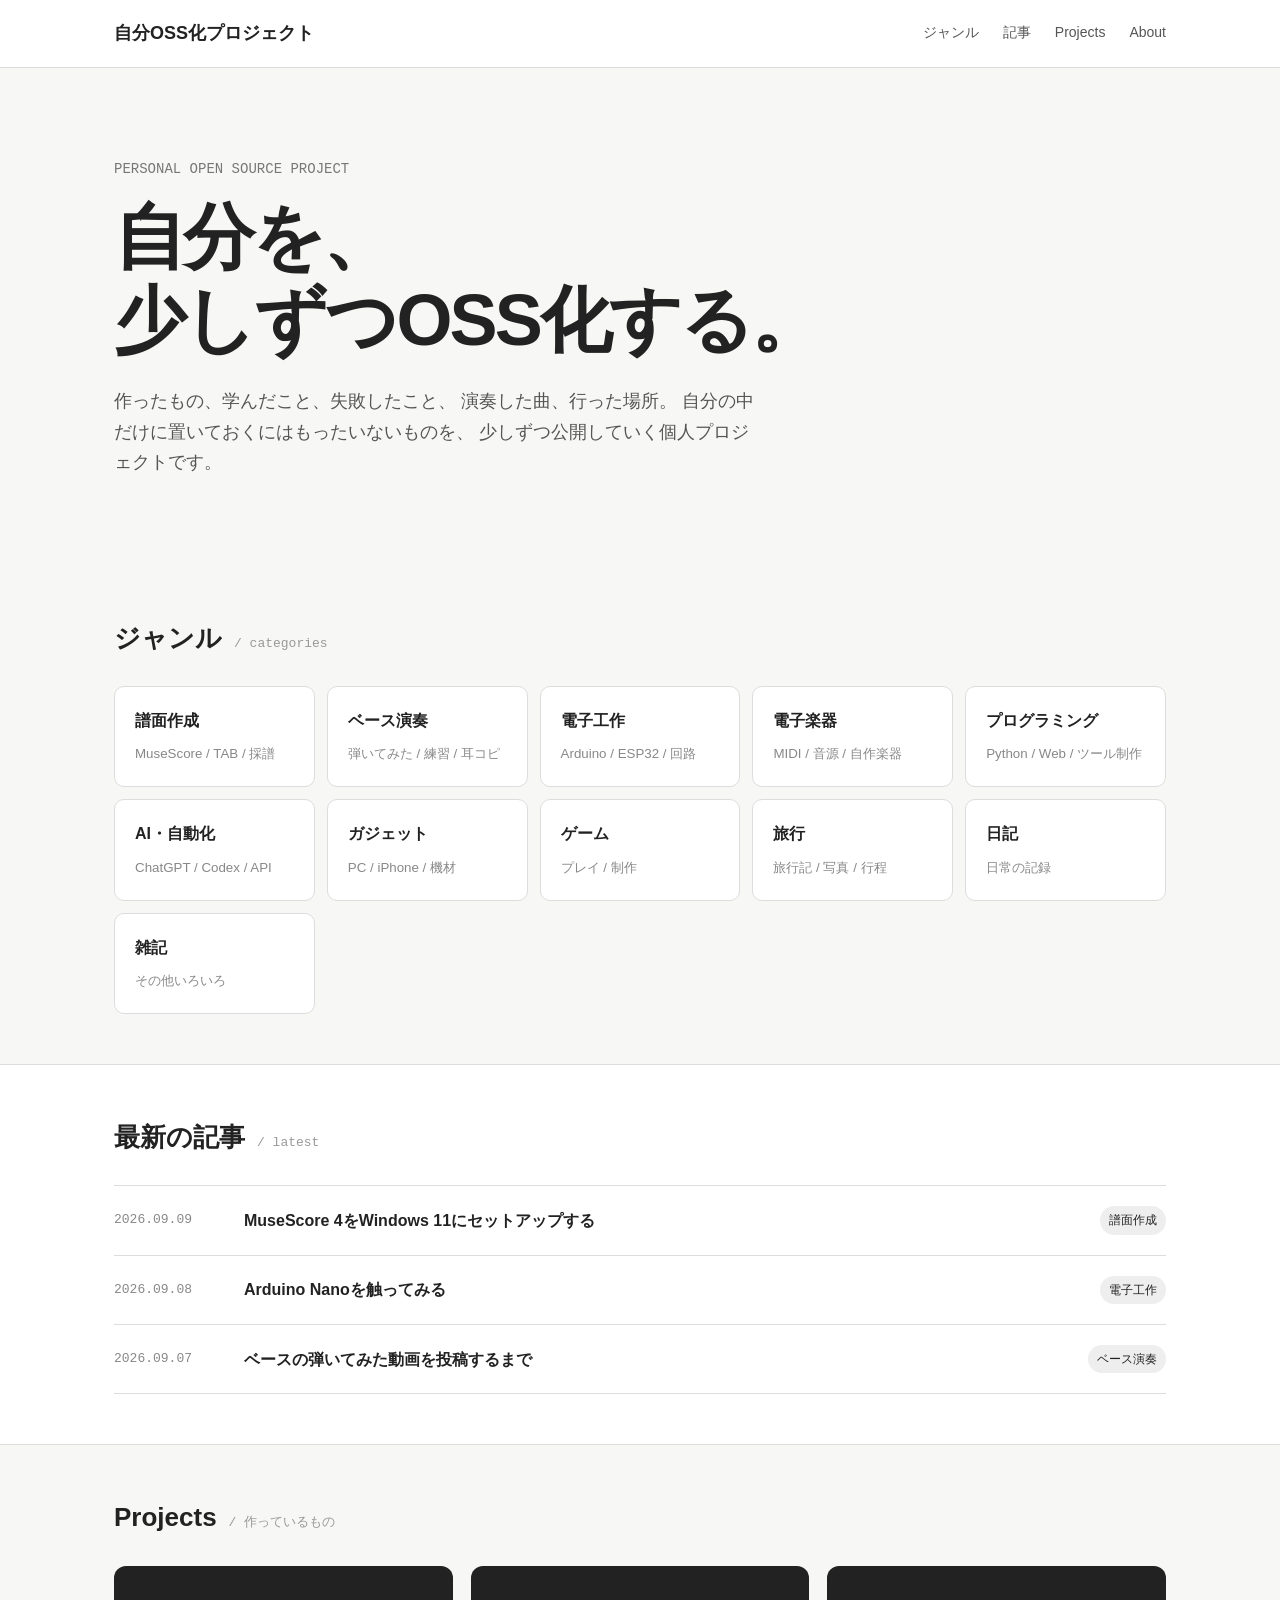
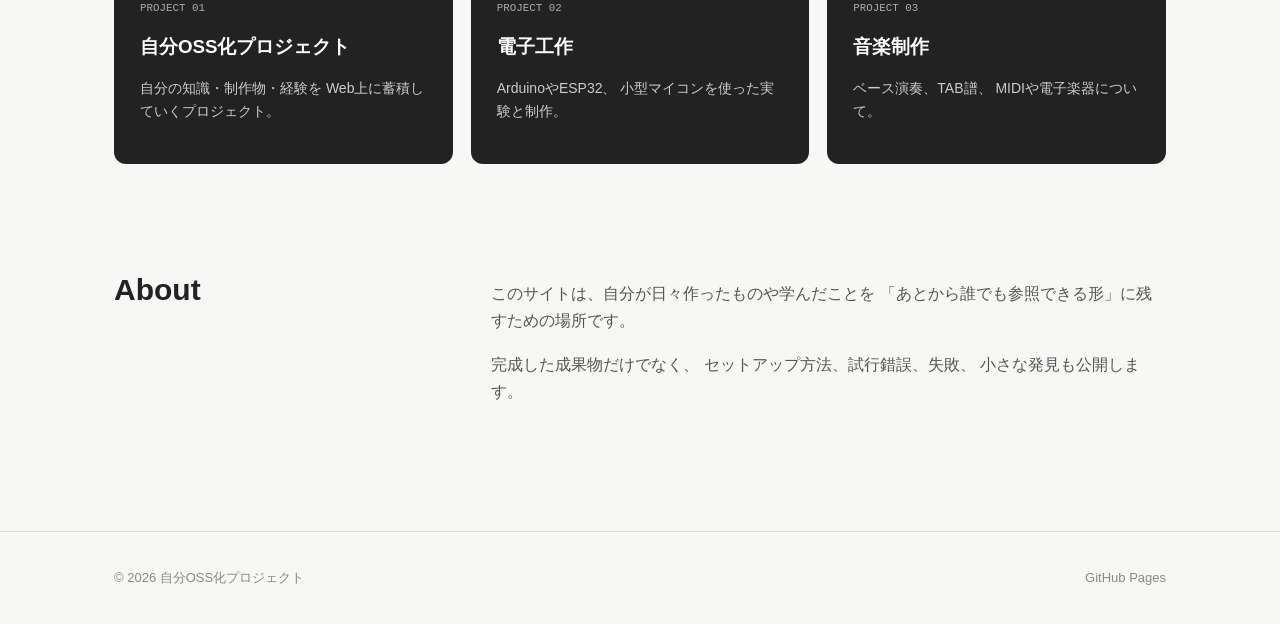
==== index.html @ df3f3c3c "Create index.html" ====
<!DOCTYPE html>
<html lang="ja">
<head>
<meta charset="UTF-8">
<meta name="viewport" content="width=device-width, initial-scale=1.0">

<title>自分OSS化プロジェクト</title>

<style>

* {
    box-sizing: border-box;
}

body {
    margin: 0;
    font-family:
        -apple-system,
        BlinkMacSystemFont,
        "Segoe UI",
        "Noto Sans JP",
        sans-serif;

    background: #f7f7f5;
    color: #222;
    line-height: 1.7;
}

a {
    color: inherit;
    text-decoration: none;
}

/* ==============================
   Header
============================== */

header {
    background: #ffffff;
    border-bottom: 1px solid #ddd;
}

.header-inner {
    max-width: 1100px;
    margin: auto;
    padding: 18px 24px;

    display: flex;
    align-items: center;
    justify-content: space-between;
}

.logo {
    font-weight: 700;
    font-size: 18px;
}

nav {
    display: flex;
    gap: 24px;
    font-size: 14px;
    color: #555;
}

nav a:hover {
    color: #000;
}

/* ==============================
   Hero
============================== */

.hero {
    max-width: 1100px;
    margin: auto;
    padding: 90px 24px 70px;
}

.hero-label {
    font-family: monospace;
    font-size: 14px;
    color: #777;
}

.hero h1 {
    font-size: clamp(36px, 7vw, 72px);
    line-height: 1.15;
    margin: 15px 0 24px;
    letter-spacing: -0.04em;
}

.hero p {
    max-width: 650px;
    font-size: 18px;
    color: #555;
}

/* ==============================
   Common
============================== */

section {
    max-width: 1100px;
    margin: auto;
    padding: 50px 24px;
}

.section-title {
    display: flex;
    align-items: baseline;
    gap: 12px;

    margin-bottom: 26px;
}

.section-title h2 {
    margin: 0;
    font-size: 26px;
}

.section-title span {
    font-family: monospace;
    color: #999;
    font-size: 13px;
}

/* ==============================
   Categories
============================== */

.categories {
    display: grid;
    grid-template-columns:
        repeat(auto-fit, minmax(180px, 1fr));

    gap: 12px;
}

.category {
    background: #fff;
    border: 1px solid #ddd;
    border-radius: 10px;

    padding: 20px;

    transition:
        transform 0.15s,
        box-shadow 0.15s;
}

.category:hover {
    transform: translateY(-2px);

    box-shadow:
        0 5px 18px rgba(0,0,0,0.06);
}

.category strong {
    display: block;
    margin-bottom: 5px;
}

.category small {
    color: #888;
}

/* ==============================
   Articles
============================== */

.articles {
    background: #fff;
    border-top: 1px solid #ddd;
    border-bottom: 1px solid #ddd;
}

.article-list {
    border-top: 1px solid #ddd;
}

.article {
    display: grid;
    grid-template-columns: 110px 1fr auto;

    gap: 20px;

    padding: 20px 0;
    border-bottom: 1px solid #ddd;

    align-items: center;
}

.article-date {
    font-family: monospace;
    color: #888;
    font-size: 13px;
}

.article-title {
    font-weight: 600;
}

.article-category {
    font-size: 12px;
    background: #eee;
    padding: 4px 9px;
    border-radius: 20px;
}

/* ==============================
   Projects
============================== */

.projects {
    display: grid;
    grid-template-columns:
        repeat(auto-fit, minmax(260px, 1fr));

    gap: 18px;
}

.project {
    background: #222;
    color: white;

    border-radius: 12px;
    padding: 26px;

    min-height: 170px;
}

.project small {
    color: #aaa;
    font-family: monospace;
}

.project h3 {
    margin: 12px 0 8px;
}

.project p {
    color: #ccc;
    font-size: 14px;
}

/* ==============================
   About
============================== */

.about {
    display: grid;
    grid-template-columns: 1fr 2fr;
    gap: 40px;
}

.about-title {
    font-size: 30px;
    font-weight: 700;
}

.about-text {
    color: #555;
}

/* ==============================
   Footer
============================== */

footer {
    border-top: 1px solid #ddd;
    margin-top: 60px;
}

.footer-inner {
    max-width: 1100px;
    margin: auto;
    padding: 35px 24px;

    display: flex;
    justify-content: space-between;

    font-size: 13px;
    color: #888;
}

/* ==============================
   Mobile
============================== */

@media (max-width: 700px) {

    nav {
        display: none;
    }

    .hero {
        padding-top: 60px;
    }

    .article {
        grid-template-columns: 1fr;
        gap: 4px;
    }

    .article-category {
        width: fit-content;
    }

    .about {
        grid-template-columns: 1fr;
        gap: 10px;
    }

}

</style>
</head>

<body>

<header>

<div class="header-inner">

    <a class="logo" href="/">
        自分OSS化プロジェクト
    </a>

    <nav>
        <a href="#categories">ジャンル</a>
        <a href="#articles">記事</a>
        <a href="#projects">Projects</a>
        <a href="#about">About</a>
    </nav>

</div>

</header>


<main>

<!-- ==============================
     Hero
============================== -->

<div class="hero">

    <div class="hero-label">
        PERSONAL OPEN SOURCE PROJECT
    </div>

    <h1>
        自分を、<br>
        少しずつOSS化する。
    </h1>

    <p>
        作ったもの、学んだこと、失敗したこと、
        演奏した曲、行った場所。
        自分の中だけに置いておくにはもったいないものを、
        少しずつ公開していく個人プロジェクトです。
    </p>

</div>


<!-- ==============================
     Categories
============================== -->

<section id="categories">

<div class="section-title">
    <h2>ジャンル</h2>
    <span>/ categories</span>
</div>

<div class="categories">

    <a class="category" href="#">
        <strong>譜面作成</strong>
        <small>MuseScore / TAB / 採譜</small>
    </a>

    <a class="category" href="#">
        <strong>ベース演奏</strong>
        <small>弾いてみた / 練習 / 耳コピ</small>
    </a>

    <a class="category" href="#">
        <strong>電子工作</strong>
        <small>Arduino / ESP32 / 回路</small>
    </a>

    <a class="category" href="#">
        <strong>電子楽器</strong>
        <small>MIDI / 音源 / 自作楽器</small>
    </a>

    <a class="category" href="#">
        <strong>プログラミング</strong>
        <small>Python / Web / ツール制作</small>
    </a>

    <a class="category" href="#">
        <strong>AI・自動化</strong>
        <small>ChatGPT / Codex / API</small>
    </a>

    <a class="category" href="#">
        <strong>ガジェット</strong>
        <small>PC / iPhone / 機材</small>
    </a>

    <a class="category" href="#">
        <strong>ゲーム</strong>
        <small>プレイ / 制作</small>
    </a>

    <a class="category" href="#">
        <strong>旅行</strong>
        <small>旅行記 / 写真 / 行程</small>
    </a>

    <a class="category" href="#">
        <strong>日記</strong>
        <small>日常の記録</small>
    </a>

    <a class="category" href="#">
        <strong>雑記</strong>
        <small>その他いろいろ</small>
    </a>

</div>

</section>


<!-- ==============================
     Latest Articles
============================== -->

<div class="articles" id="articles">

<section>

<div class="section-title">
    <h2>最新の記事</h2>
    <span>/ latest</span>
</div>

<div class="article-list">

    <a class="article" href="#">
        <div class="article-date">2026.09.09</div>
        <div class="article-title">
            MuseScore 4をWindows 11にセットアップする
        </div>
        <div class="article-category">譜面作成</div>
    </a>

    <a class="article" href="#">
        <div class="article-date">2026.09.08</div>
        <div class="article-title">
            Arduino Nanoを触ってみる
        </div>
        <div class="article-category">電子工作</div>
    </a>

    <a class="article" href="#">
        <div class="article-date">2026.09.07</div>
        <div class="article-title">
            ベースの弾いてみた動画を投稿するまで
        </div>
        <div class="article-category">ベース演奏</div>
    </a>

</div>

</section>

</div>


<!-- ==============================
     Projects
============================== -->

<section id="projects">

<div class="section-title">
    <h2>Projects</h2>
    <span>/ 作っているもの</span>
</div>

<div class="projects">

    <a class="project" href="#">
        <small>PROJECT 01</small>

        <h3>自分OSS化プロジェクト</h3>

        <p>
            自分の知識・制作物・経験を
            Web上に蓄積していくプロジェクト。
        </p>
    </a>

    <a class="project" href="#">
        <small>PROJECT 02</small>

        <h3>電子工作</h3>

        <p>
            ArduinoやESP32、
            小型マイコンを使った実験と制作。
        </p>
    </a>

    <a class="project" href="#">
        <small>PROJECT 03</small>

        <h3>音楽制作</h3>

        <p>
            ベース演奏、TAB譜、
            MIDIや電子楽器について。
        </p>
    </a>

</div>

</section>


<!-- ==============================
     About
============================== -->

<section id="about">

<div class="about">

    <div class="about-title">
        About
    </div>

    <div class="about-text">

        <p>
            このサイトは、自分が日々作ったものや学んだことを
            「あとから誰でも参照できる形」に残すための場所です。
        </p>

        <p>
            完成した成果物だけでなく、
            セットアップ方法、試行錯誤、失敗、
            小さな発見も公開します。
        </p>

    </div>

</div>

</section>

</main>


<footer>

<div class="footer-inner">

    <span>
        © 2026 自分OSS化プロジェクト
    </span>

    <span>
        GitHub Pages
    </span>

</div>

</footer>

</body>
</html>
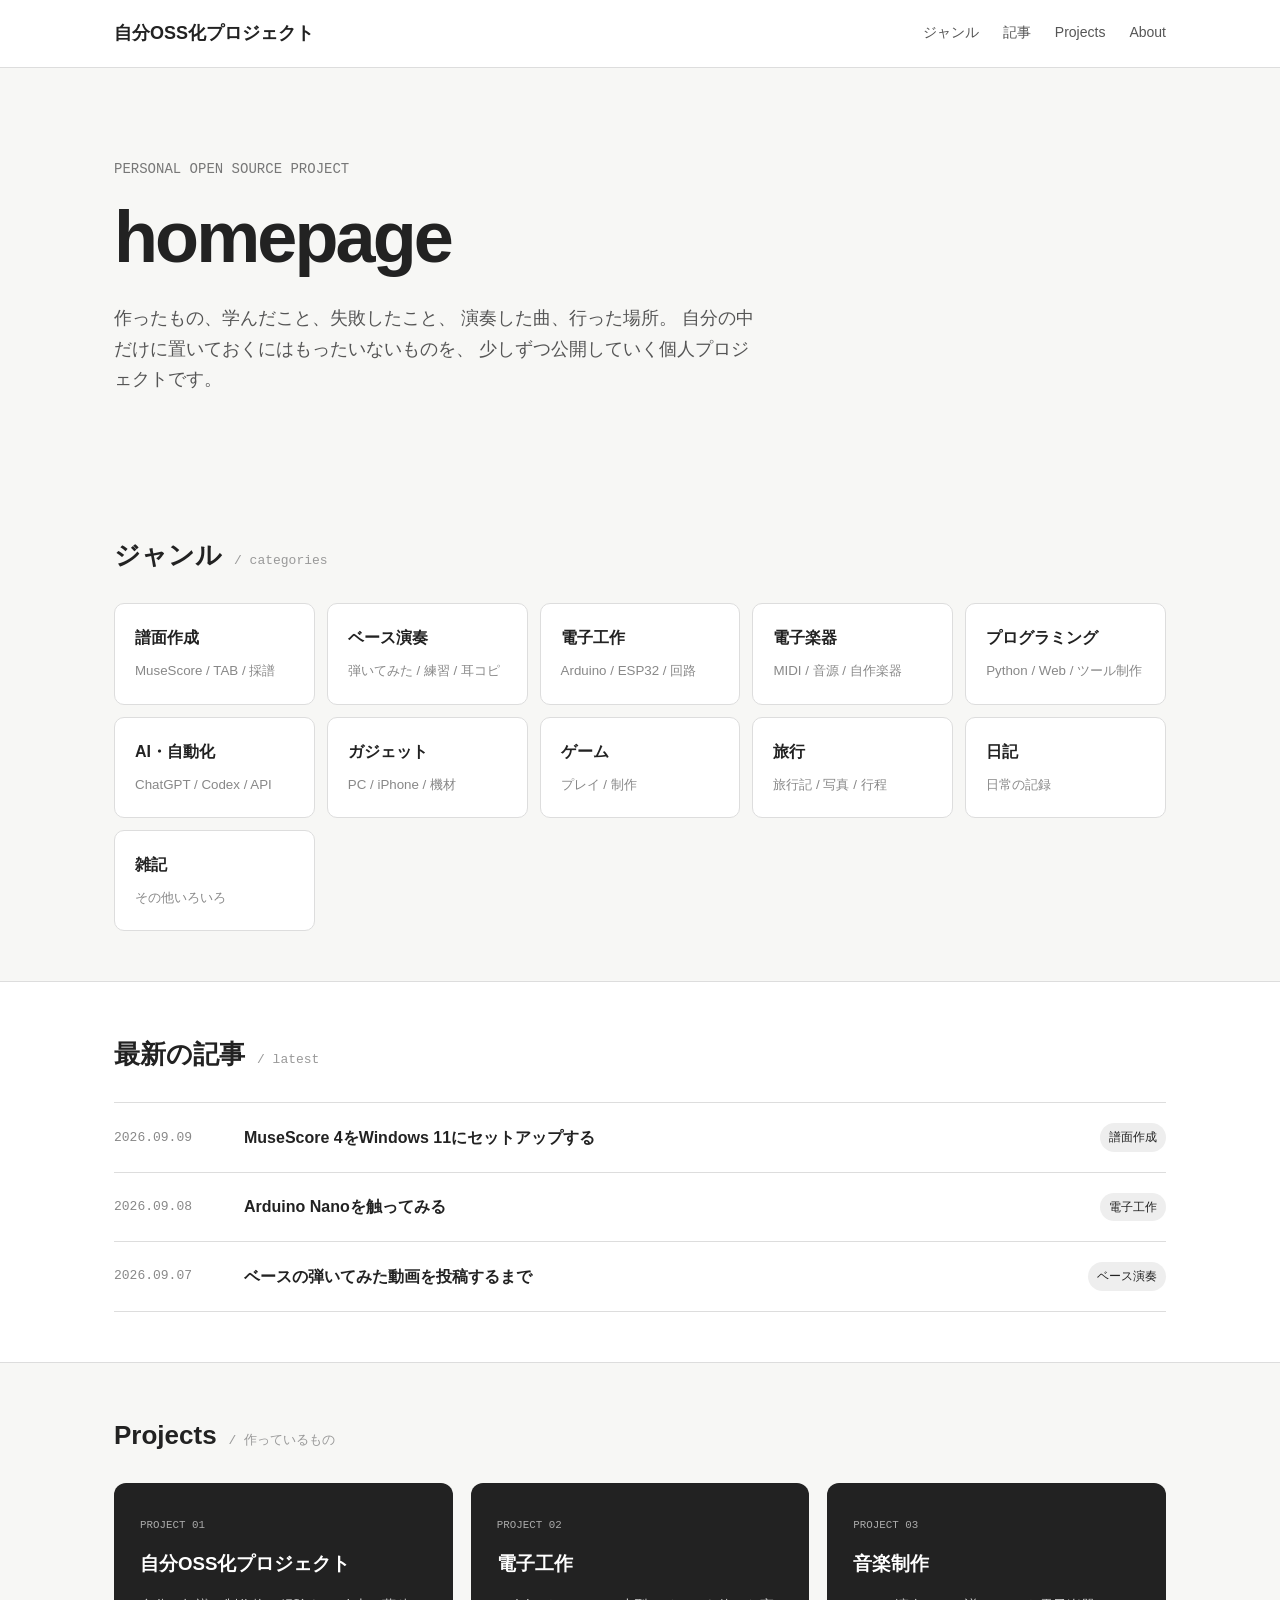
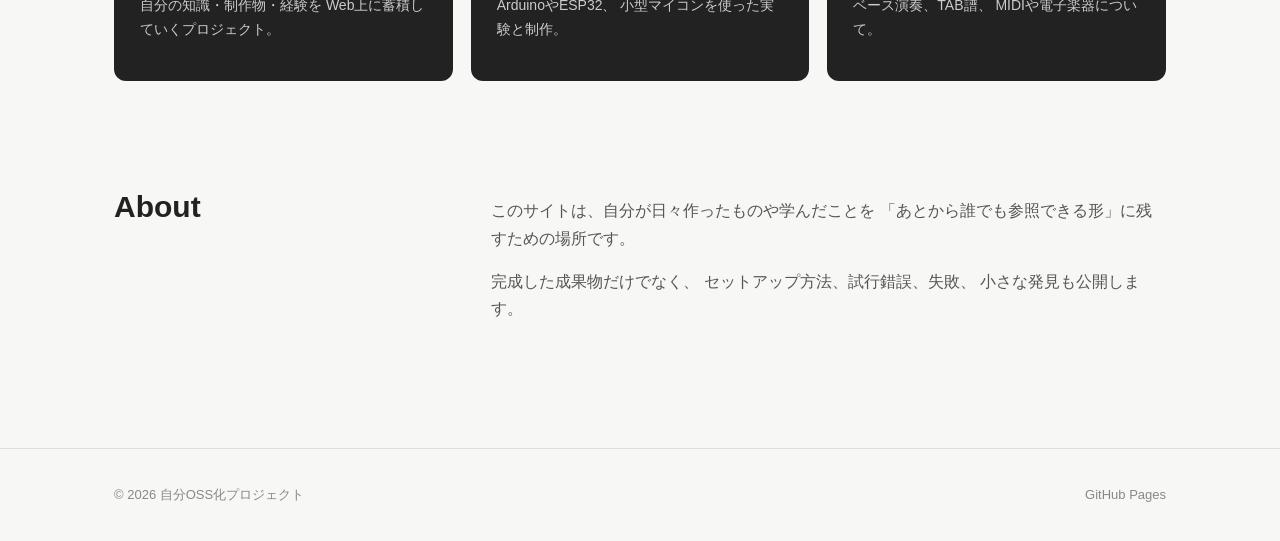
==== commit ab47c169: "Change title and heading to 'homepage'" ====
--- a/index.html
+++ b/index.html
@@ -4,7 +4,7 @@
 <meta charset="UTF-8">
 <meta name="viewport" content="width=device-width, initial-scale=1.0">
 
-<title>自分OSS化プロジェクト</title>
+<title>homepage</title>
 
 <style>
 
@@ -351,8 +351,7 @@
     </div>
 
     <h1>
-        自分を、<br>
-        少しずつOSS化する。
+        homepage
     </h1>
 
     <p>
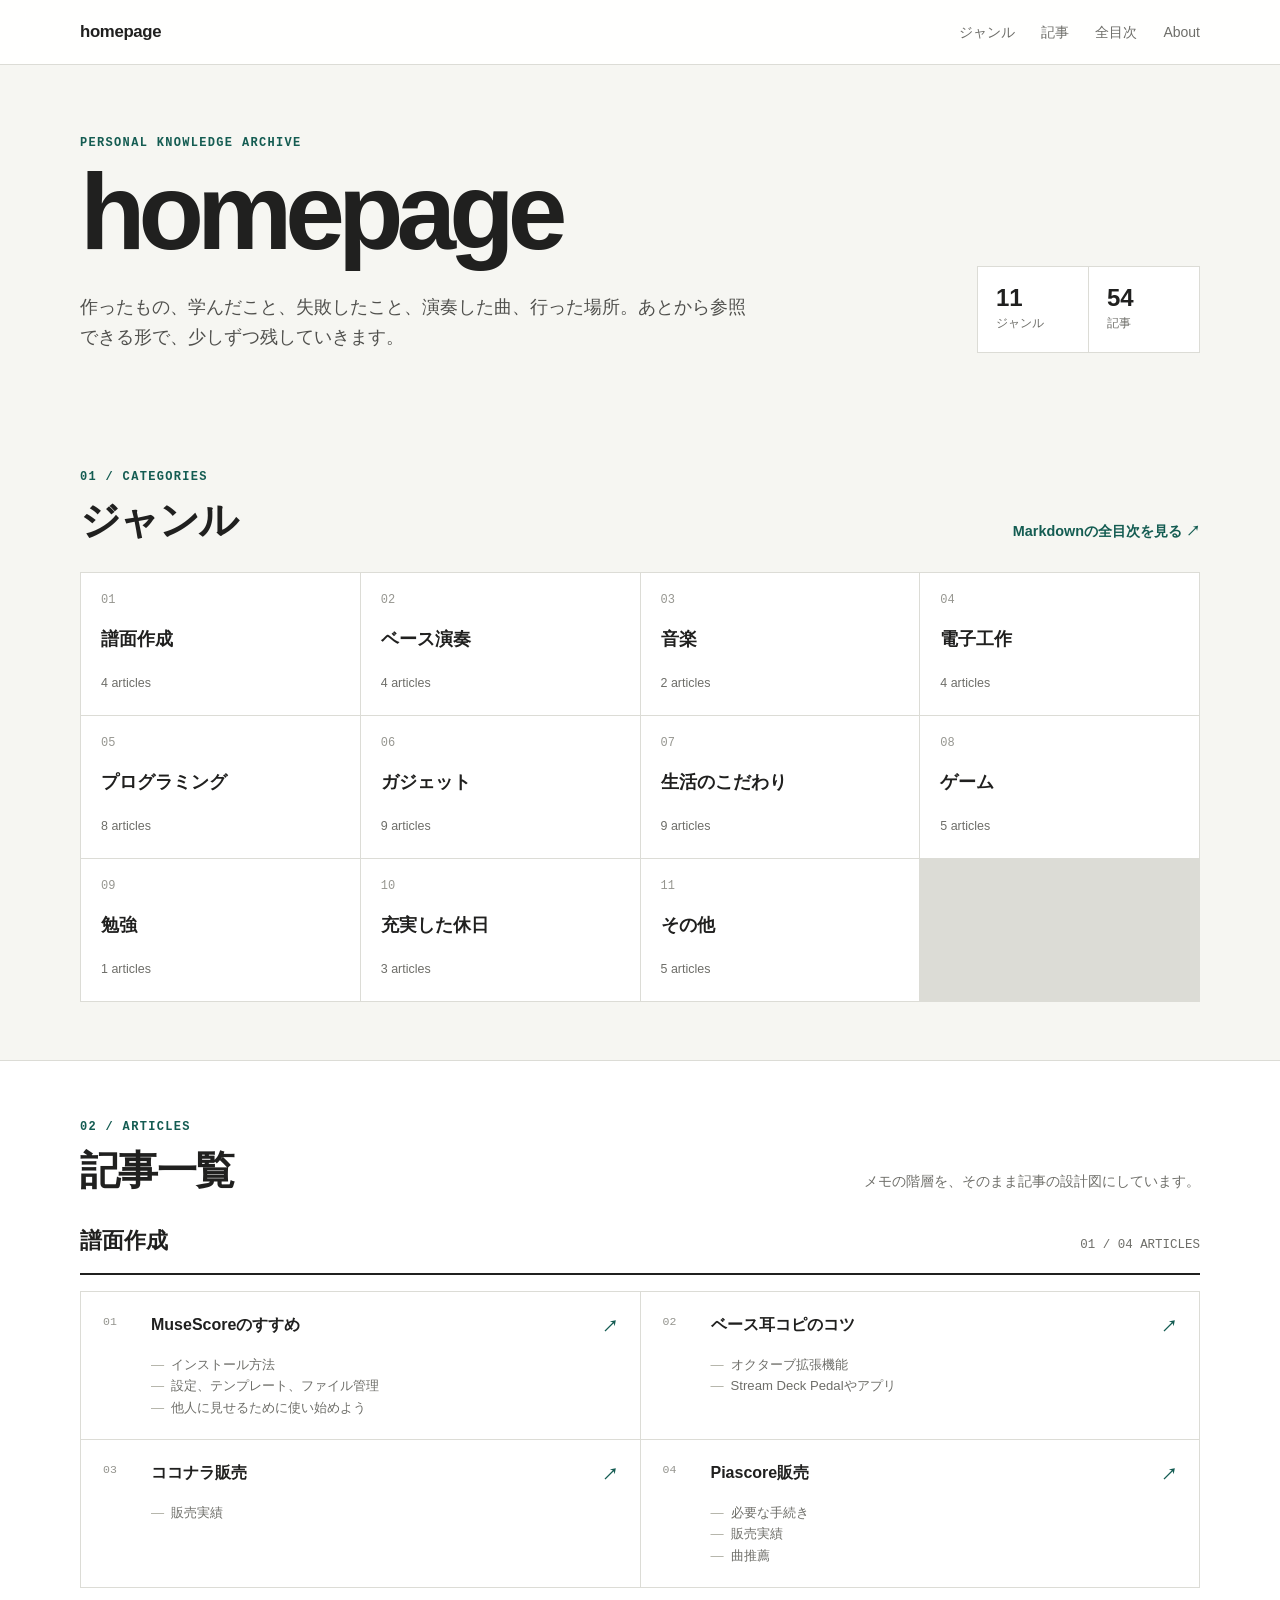
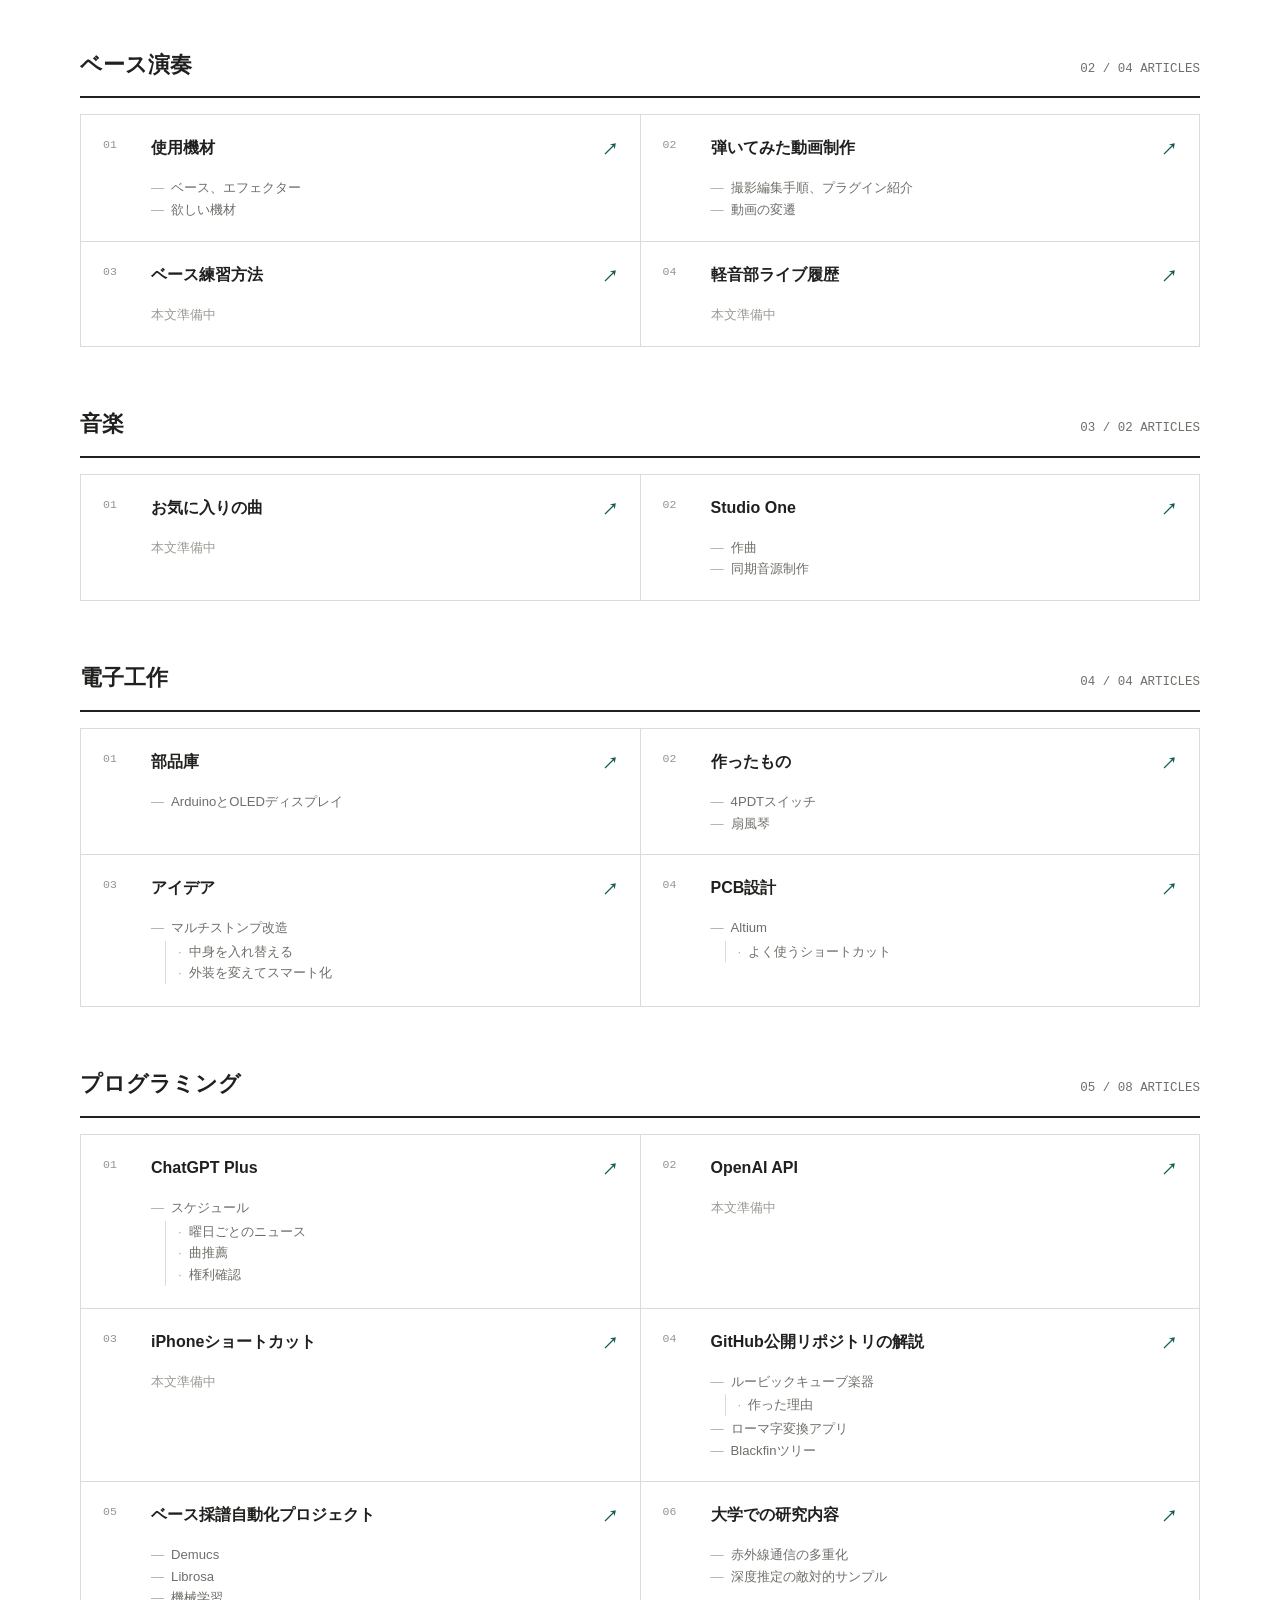
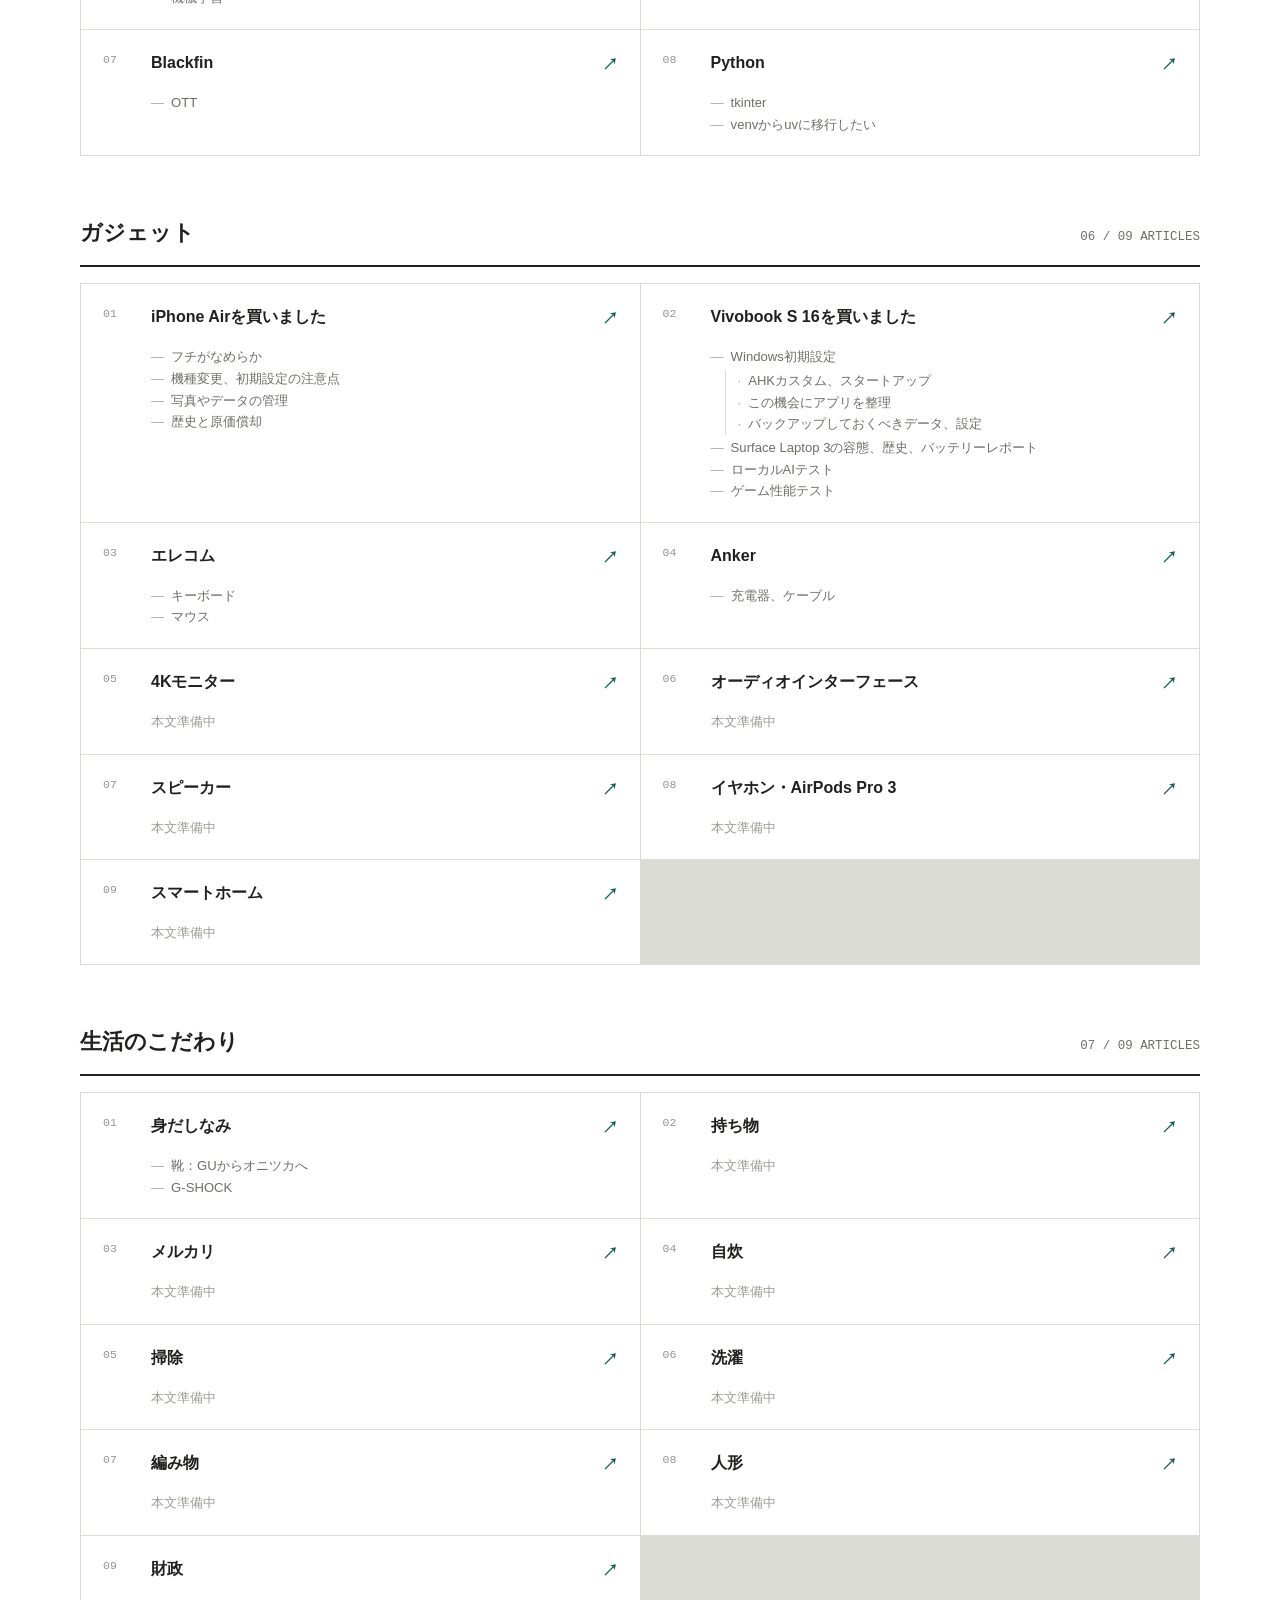
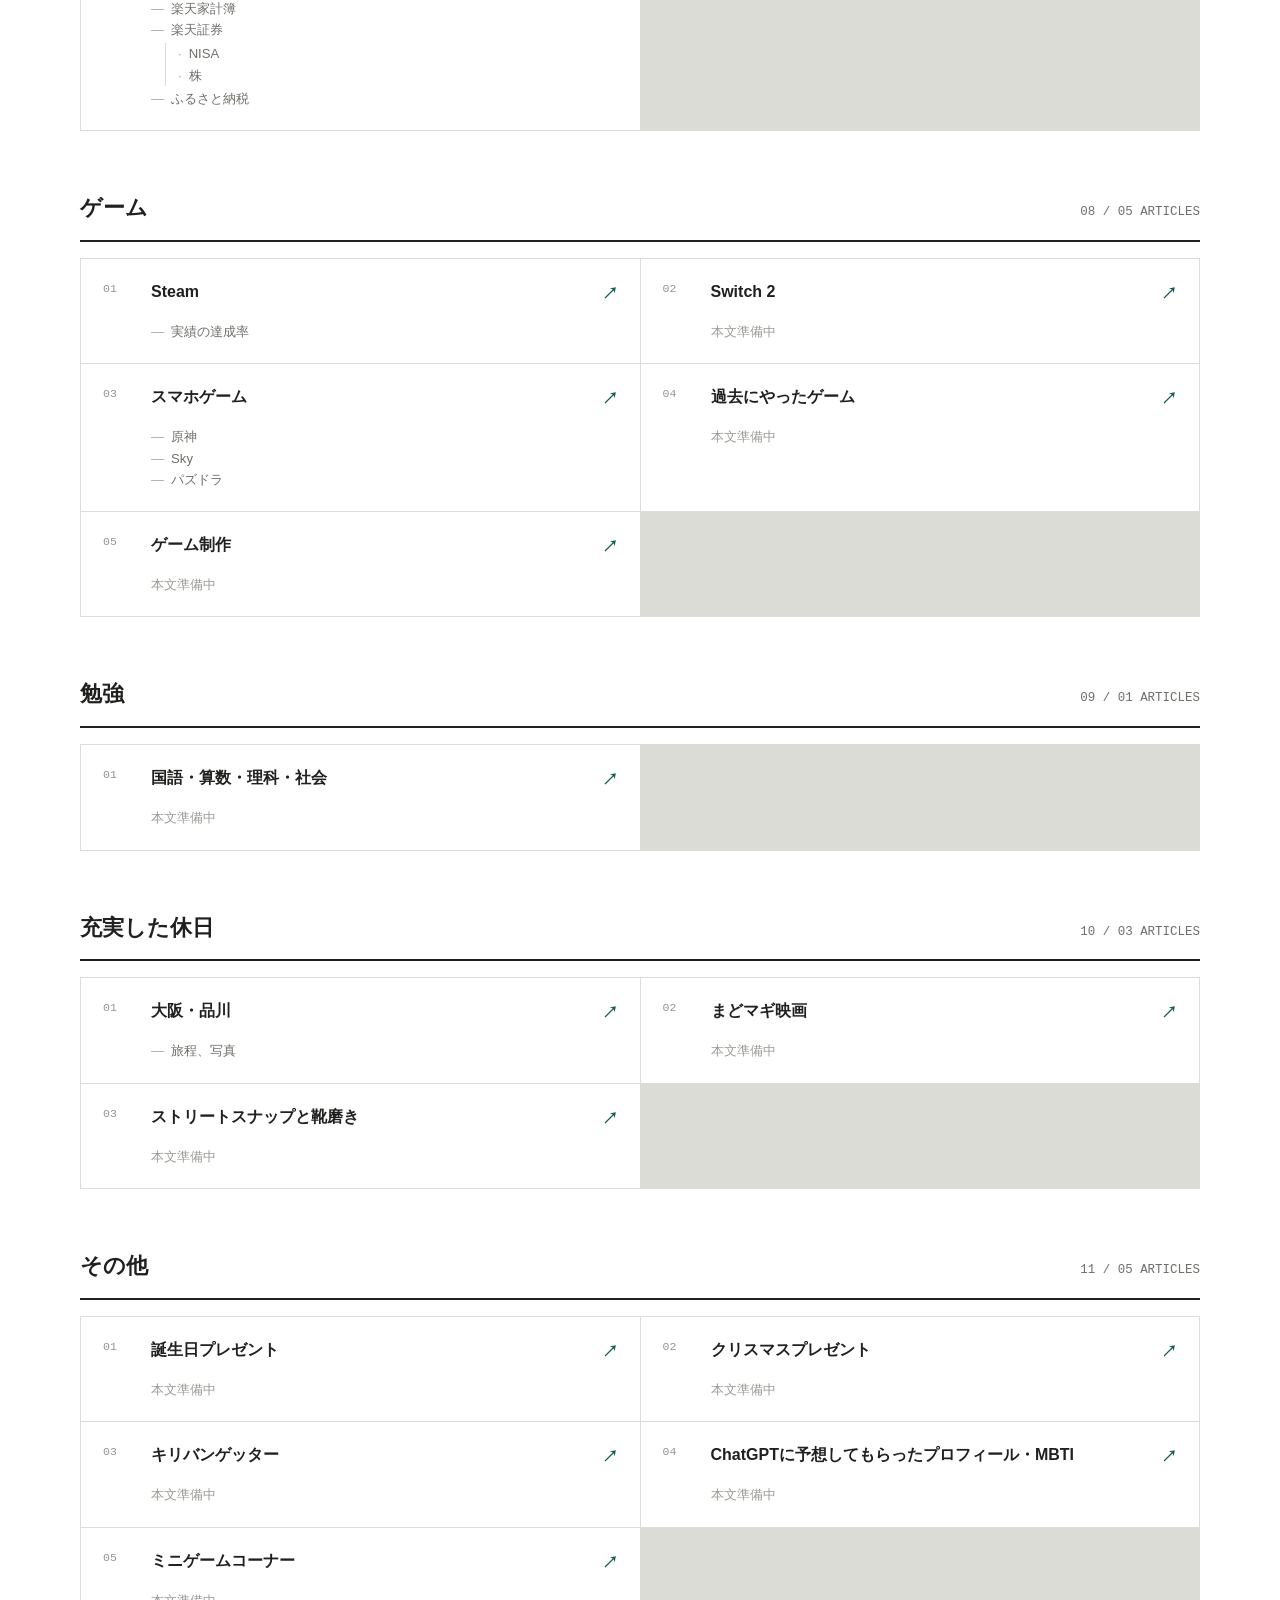
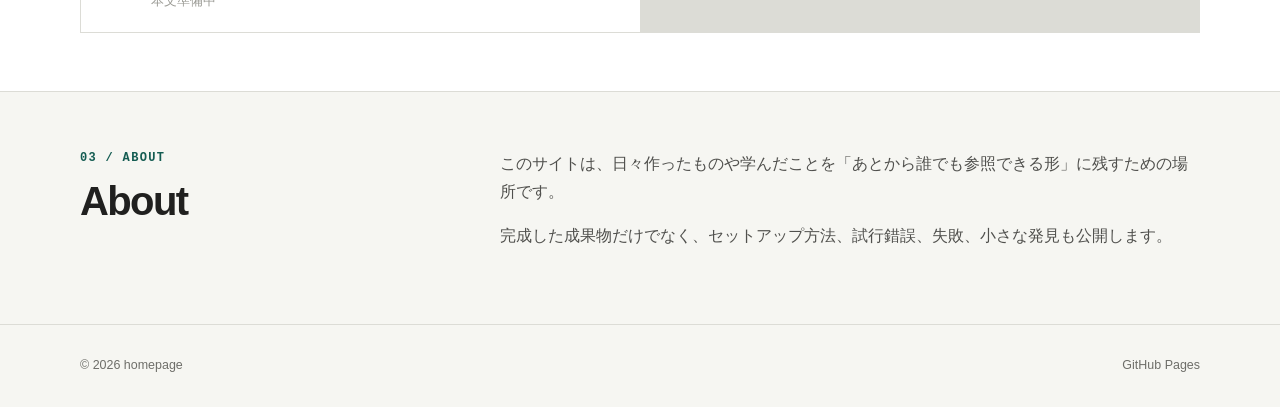
==== commit 807860f6: "Publish homepage and article index" ====
--- a/index.html
+++ b/index.html
@@ -3,586 +3,80 @@
 <head>
 <meta charset="UTF-8">
 <meta name="viewport" content="width=device-width, initial-scale=1.0">
-
+<meta name="description" content="作ったもの、学んだこと、日々の記録をまとめた個人ホームページ。">
 <title>homepage</title>
-
-<style>
-
-* {
-    box-sizing: border-box;
-}
-
-body {
-    margin: 0;
-    font-family:
-        -apple-system,
-        BlinkMacSystemFont,
-        "Segoe UI",
-        "Noto Sans JP",
-        sans-serif;
-
-    background: #f7f7f5;
-    color: #222;
-    line-height: 1.7;
-}
-
-a {
-    color: inherit;
-    text-decoration: none;
-}
-
-/* ==============================
-   Header
-============================== */
-
-header {
-    background: #ffffff;
-    border-bottom: 1px solid #ddd;
-}
-
-.header-inner {
-    max-width: 1100px;
-    margin: auto;
-    padding: 18px 24px;
-
-    display: flex;
-    align-items: center;
-    justify-content: space-between;
-}
-
-.logo {
-    font-weight: 700;
-    font-size: 18px;
-}
-
-nav {
-    display: flex;
-    gap: 24px;
-    font-size: 14px;
-    color: #555;
-}
-
-nav a:hover {
-    color: #000;
-}
-
-/* ==============================
-   Hero
-============================== */
-
-.hero {
-    max-width: 1100px;
-    margin: auto;
-    padding: 90px 24px 70px;
-}
-
-.hero-label {
-    font-family: monospace;
-    font-size: 14px;
-    color: #777;
-}
-
-.hero h1 {
-    font-size: clamp(36px, 7vw, 72px);
-    line-height: 1.15;
-    margin: 15px 0 24px;
-    letter-spacing: -0.04em;
-}
-
-.hero p {
-    max-width: 650px;
-    font-size: 18px;
-    color: #555;
-}
-
-/* ==============================
-   Common
-============================== */
-
-section {
-    max-width: 1100px;
-    margin: auto;
-    padding: 50px 24px;
-}
-
-.section-title {
-    display: flex;
-    align-items: baseline;
-    gap: 12px;
-
-    margin-bottom: 26px;
-}
-
-.section-title h2 {
-    margin: 0;
-    font-size: 26px;
-}
-
-.section-title span {
-    font-family: monospace;
-    color: #999;
-    font-size: 13px;
-}
-
-/* ==============================
-   Categories
-============================== */
-
-.categories {
-    display: grid;
-    grid-template-columns:
-        repeat(auto-fit, minmax(180px, 1fr));
-
-    gap: 12px;
-}
-
-.category {
-    background: #fff;
-    border: 1px solid #ddd;
-    border-radius: 10px;
-
-    padding: 20px;
-
-    transition:
-        transform 0.15s,
-        box-shadow 0.15s;
-}
-
-.category:hover {
-    transform: translateY(-2px);
-
-    box-shadow:
-        0 5px 18px rgba(0,0,0,0.06);
-}
-
-.category strong {
-    display: block;
-    margin-bottom: 5px;
-}
-
-.category small {
-    color: #888;
-}
-
-/* ==============================
-   Articles
-============================== */
-
-.articles {
-    background: #fff;
-    border-top: 1px solid #ddd;
-    border-bottom: 1px solid #ddd;
-}
-
-.article-list {
-    border-top: 1px solid #ddd;
-}
-
-.article {
-    display: grid;
-    grid-template-columns: 110px 1fr auto;
-
-    gap: 20px;
-
-    padding: 20px 0;
-    border-bottom: 1px solid #ddd;
-
-    align-items: center;
-}
-
-.article-date {
-    font-family: monospace;
-    color: #888;
-    font-size: 13px;
-}
-
-.article-title {
-    font-weight: 600;
-}
-
-.article-category {
-    font-size: 12px;
-    background: #eee;
-    padding: 4px 9px;
-    border-radius: 20px;
-}
-
-/* ==============================
-   Projects
-============================== */
-
-.projects {
-    display: grid;
-    grid-template-columns:
-        repeat(auto-fit, minmax(260px, 1fr));
-
-    gap: 18px;
-}
-
-.project {
-    background: #222;
-    color: white;
-
-    border-radius: 12px;
-    padding: 26px;
-
-    min-height: 170px;
-}
-
-.project small {
-    color: #aaa;
-    font-family: monospace;
-}
-
-.project h3 {
-    margin: 12px 0 8px;
-}
-
-.project p {
-    color: #ccc;
-    font-size: 14px;
-}
-
-/* ==============================
-   About
-============================== */
-
-.about {
-    display: grid;
-    grid-template-columns: 1fr 2fr;
-    gap: 40px;
-}
-
-.about-title {
-    font-size: 30px;
-    font-weight: 700;
-}
-
-.about-text {
-    color: #555;
-}
-
-/* ==============================
-   Footer
-============================== */
-
-footer {
-    border-top: 1px solid #ddd;
-    margin-top: 60px;
-}
-
-.footer-inner {
-    max-width: 1100px;
-    margin: auto;
-    padding: 35px 24px;
-
-    display: flex;
-    justify-content: space-between;
-
-    font-size: 13px;
-    color: #888;
-}
-
-/* ==============================
-   Mobile
-============================== */
-
-@media (max-width: 700px) {
-
-    nav {
-        display: none;
-    }
-
-    .hero {
-        padding-top: 60px;
-    }
-
-    .article {
-        grid-template-columns: 1fr;
-        gap: 4px;
-    }
-
-    .article-category {
-        width: fit-content;
-    }
-
-    .about {
-        grid-template-columns: 1fr;
-        gap: 10px;
-    }
-
-}
-
-</style>
+<link rel="icon" type="image/svg+xml" href="data:image/svg+xml,%3Csvg xmlns='http://www.w3.org/2000/svg' viewBox='0 0 64 64'%3E%3Crect width='64' height='64' rx='13' fill='%23222222'/%3E%3Cpath d='M19 16h19c5 0 8 3 8 8v24H27c-5 0-8-3-8-8V16Z' fill='none' stroke='%23fff' stroke-width='5'/%3E%3Cpath d='M28 25h10M28 34h10' stroke='%23fff' stroke-width='4' stroke-linecap='round'/%3E%3C/svg%3E">
+<link rel="stylesheet" href="styles.css">
+<script src="content-data.js" defer></script>
+<script src="site.js" defer></script>
 </head>
-
 <body>
-
-<header>
-
-<div class="header-inner">
-
-    <a class="logo" href="/">
-        自分OSS化プロジェクト
-    </a>
-
-    <nav>
-        <a href="#categories">ジャンル</a>
-        <a href="#articles">記事</a>
-        <a href="#projects">Projects</a>
-        <a href="#about">About</a>
+<header class="site-header">
+  <div class="header-inner">
+    <a class="logo" href="./index.html">homepage</a>
+    <nav aria-label="メインナビゲーション">
+      <a href="#categories">ジャンル</a>
+      <a href="#articles">記事</a>
+      <a href="article.html?path=contents.md">全目次</a>
+      <a href="#about">About</a>
     </nav>
-
-</div>
-
+  </div>
 </header>
 
+<main>
+  <section class="hero" aria-labelledby="page-title">
+    <div class="hero-copy">
+      <p class="eyebrow">PERSONAL KNOWLEDGE ARCHIVE</p>
+      <h1 id="page-title">homepage</h1>
+      <p class="lead">作ったもの、学んだこと、失敗したこと、演奏した曲、行った場所。あとから参照できる形で、少しずつ残していきます。</p>
+    </div>
+    <div class="hero-index" aria-label="サイトの概要">
+      <span><strong id="category-count">—</strong>ジャンル</span>
+      <span><strong id="article-count">—</strong>記事</span>
+    </div>
+  </section>
 
-<main>
+  <section id="categories" class="section-block" aria-labelledby="categories-title">
+    <div class="section-heading">
+      <div>
+        <p class="section-kicker">01 / CATEGORIES</p>
+        <h2 id="categories-title">ジャンル</h2>
+      </div>
+      <a class="text-link" href="article.html?path=contents.md">Markdownの全目次を見る <span aria-hidden="true">↗</span></a>
+    </div>
+    <div class="category-grid" id="category-grid"></div>
+  </section>
 
-<!-- ==============================
-     Hero
-============================== -->
+  <div class="articles-surface" id="articles">
+    <section class="section-block" aria-labelledby="articles-title">
+      <div class="section-heading">
+        <div>
+          <p class="section-kicker">02 / ARTICLES</p>
+          <h2 id="articles-title">記事一覧</h2>
+        </div>
+        <p class="section-note">メモの階層を、そのまま記事の設計図にしています。</p>
+      </div>
+      <div id="article-directory" class="article-directory"></div>
+    </section>
+  </div>
 
-<div class="hero">
-
-    <div class="hero-label">
-        PERSONAL OPEN SOURCE PROJECT
+  <section id="about" class="section-block about" aria-labelledby="about-title">
+    <div>
+      <p class="section-kicker">03 / ABOUT</p>
+      <h2 id="about-title">About</h2>
     </div>
-
-    <h1>
-        homepage
-    </h1>
-
-    <p>
-        作ったもの、学んだこと、失敗したこと、
-        演奏した曲、行った場所。
-        自分の中だけに置いておくにはもったいないものを、
-        少しずつ公開していく個人プロジェクトです。
-    </p>
-
-</div>
-
-
-<!-- ==============================
-     Categories
-============================== -->
-
-<section id="categories">
-
-<div class="section-title">
-    <h2>ジャンル</h2>
-    <span>/ categories</span>
-</div>
-
-<div class="categories">
-
-    <a class="category" href="#">
-        <strong>譜面作成</strong>
-        <small>MuseScore / TAB / 採譜</small>
-    </a>
-
-    <a class="category" href="#">
-        <strong>ベース演奏</strong>
-        <small>弾いてみた / 練習 / 耳コピ</small>
-    </a>
-
-    <a class="category" href="#">
-        <strong>電子工作</strong>
-        <small>Arduino / ESP32 / 回路</small>
-    </a>
-
-    <a class="category" href="#">
-        <strong>電子楽器</strong>
-        <small>MIDI / 音源 / 自作楽器</small>
-    </a>
-
-    <a class="category" href="#">
-        <strong>プログラミング</strong>
-        <small>Python / Web / ツール制作</small>
-    </a>
-
-    <a class="category" href="#">
-        <strong>AI・自動化</strong>
-        <small>ChatGPT / Codex / API</small>
-    </a>
-
-    <a class="category" href="#">
-        <strong>ガジェット</strong>
-        <small>PC / iPhone / 機材</small>
-    </a>
-
-    <a class="category" href="#">
-        <strong>ゲーム</strong>
-        <small>プレイ / 制作</small>
-    </a>
-
-    <a class="category" href="#">
-        <strong>旅行</strong>
-        <small>旅行記 / 写真 / 行程</small>
-    </a>
-
-    <a class="category" href="#">
-        <strong>日記</strong>
-        <small>日常の記録</small>
-    </a>
-
-    <a class="category" href="#">
-        <strong>雑記</strong>
-        <small>その他いろいろ</small>
-    </a>
-
-</div>
-
-</section>
-
-
-<!-- ==============================
-     Latest Articles
-============================== -->
-
-<div class="articles" id="articles">
-
-<section>
-
-<div class="section-title">
-    <h2>最新の記事</h2>
-    <span>/ latest</span>
-</div>
-
-<div class="article-list">
-
-    <a class="article" href="#">
-        <div class="article-date">2026.09.09</div>
-        <div class="article-title">
-            MuseScore 4をWindows 11にセットアップする
-        </div>
-        <div class="article-category">譜面作成</div>
-    </a>
-
-    <a class="article" href="#">
-        <div class="article-date">2026.09.08</div>
-        <div class="article-title">
-            Arduino Nanoを触ってみる
-        </div>
-        <div class="article-category">電子工作</div>
-    </a>
-
-    <a class="article" href="#">
-        <div class="article-date">2026.09.07</div>
-        <div class="article-title">
-            ベースの弾いてみた動画を投稿するまで
-        </div>
-        <div class="article-category">ベース演奏</div>
-    </a>
-
-</div>
-
-</section>
-
-</div>
-
-
-<!-- ==============================
-     Projects
-============================== -->
-
-<section id="projects">
-
-<div class="section-title">
-    <h2>Projects</h2>
-    <span>/ 作っているもの</span>
-</div>
-
-<div class="projects">
-
-    <a class="project" href="#">
-        <small>PROJECT 01</small>
-
-        <h3>自分OSS化プロジェクト</h3>
-
-        <p>
-            自分の知識・制作物・経験を
-            Web上に蓄積していくプロジェクト。
-        </p>
-    </a>
-
-    <a class="project" href="#">
-        <small>PROJECT 02</small>
-
-        <h3>電子工作</h3>
-
-        <p>
-            ArduinoやESP32、
-            小型マイコンを使った実験と制作。
-        </p>
-    </a>
-
-    <a class="project" href="#">
-        <small>PROJECT 03</small>
-
-        <h3>音楽制作</h3>
-
-        <p>
-            ベース演奏、TAB譜、
-            MIDIや電子楽器について。
-        </p>
-    </a>
-
-</div>
-
-</section>
-
-
-<!-- ==============================
-     About
-============================== -->
-
-<section id="about">
-
-<div class="about">
-
-    <div class="about-title">
-        About
+    <div class="about-copy">
+      <p>このサイトは、日々作ったものや学んだことを「あとから誰でも参照できる形」に残すための場所です。</p>
+      <p>完成した成果物だけでなく、セットアップ方法、試行錯誤、失敗、小さな発見も公開します。</p>
     </div>
-
-    <div class="about-text">
-
-        <p>
-            このサイトは、自分が日々作ったものや学んだことを
-            「あとから誰でも参照できる形」に残すための場所です。
-        </p>
-
-        <p>
-            完成した成果物だけでなく、
-            セットアップ方法、試行錯誤、失敗、
-            小さな発見も公開します。
-        </p>
-
-    </div>
-
-</div>
-
-</section>
-
+  </section>
 </main>
 
-
 <footer>
-
-<div class="footer-inner">
-
-    <span>
-        © 2026 自分OSS化プロジェクト
-    </span>
-
-    <span>
-        GitHub Pages
-    </span>
-
-</div>
-
+  <div class="footer-inner">
+    <span>© 2026 homepage</span>
+    <span>GitHub Pages</span>
+  </div>
 </footer>
-
 </body>
 </html>
--- a/styles.css
+++ b/styles.css
@@ -0,0 +1,186 @@
+:root {
+  --ink: #20201f;
+  --muted: #6e6e69;
+  --line: #dcdcd6;
+  --paper: #f6f6f2;
+  --white: #ffffff;
+  --accent: #145c52;
+  --accent-soft: #e5f0ed;
+  --max: 1120px;
+}
+
+* { box-sizing: border-box; }
+html { scroll-behavior: smooth; }
+body {
+  margin: 0;
+  color: var(--ink);
+  background: var(--paper);
+  font-family: -apple-system, BlinkMacSystemFont, "Segoe UI", "Noto Sans JP", sans-serif;
+  font-size: 16px;
+  line-height: 1.75;
+}
+a { color: inherit; text-decoration: none; }
+a:focus-visible { outline: 3px solid rgba(20, 92, 82, .35); outline-offset: 4px; }
+
+.site-header {
+  position: sticky;
+  top: 0;
+  z-index: 20;
+  border-bottom: 1px solid var(--line);
+  background: rgba(255,255,255,.92);
+  backdrop-filter: blur(12px);
+}
+.header-inner, .footer-inner, .section-block, .hero, .reader-shell {
+  width: min(100% - 48px, var(--max));
+  margin-inline: auto;
+}
+.header-inner {
+  min-height: 64px;
+  display: flex;
+  align-items: center;
+  justify-content: space-between;
+}
+.logo { font-size: 1.05rem; font-weight: 800; letter-spacing: -.02em; }
+nav { display: flex; gap: 26px; color: var(--muted); font-size: .875rem; }
+nav a:hover { color: var(--accent); }
+
+.hero {
+  padding-block: 70px 58px;
+  display: grid;
+  grid-template-columns: minmax(0, 1fr) auto;
+  gap: 54px;
+  align-items: end;
+}
+.eyebrow, .section-kicker {
+  margin: 0 0 10px;
+  color: var(--accent);
+  font: 700 .75rem/1.4 ui-monospace, SFMono-Regular, Consolas, monospace;
+  letter-spacing: .11em;
+}
+.hero h1 {
+  margin: 0;
+  font-size: clamp(3.4rem, 9vw, 6.7rem);
+  line-height: .95;
+  letter-spacing: -.065em;
+}
+.lead { max-width: 680px; margin: 28px 0 0; color: #50504d; font-size: 1.1rem; }
+.hero-index { display: flex; gap: 1px; border: 1px solid var(--line); background: var(--line); }
+.hero-index span {
+  width: 110px;
+  padding: 17px 18px;
+  display: grid;
+  gap: 1px;
+  background: var(--white);
+  color: var(--muted);
+  font-size: .78rem;
+}
+.hero-index strong { color: var(--ink); font-size: 1.5rem; line-height: 1.2; }
+
+.section-block { padding-block: 58px; }
+.section-heading {
+  margin-bottom: 28px;
+  display: flex;
+  align-items: end;
+  justify-content: space-between;
+  gap: 28px;
+}
+.section-heading h2, .about h2 { margin: 0; font-size: clamp(1.85rem, 4vw, 2.5rem); line-height: 1.2; letter-spacing: -.04em; }
+.section-note { max-width: 440px; margin: 0; color: var(--muted); font-size: .9rem; text-align: right; }
+.text-link { color: var(--accent); font-size: .9rem; font-weight: 700; }
+.text-link:hover { text-decoration: underline; text-underline-offset: 4px; }
+
+.category-grid { display: grid; grid-template-columns: repeat(4, minmax(0, 1fr)); gap: 1px; border: 1px solid var(--line); background: var(--line); }
+.category-card {
+  min-height: 142px;
+  padding: 20px;
+  display: flex;
+  flex-direction: column;
+  justify-content: space-between;
+  background: var(--white);
+  transition: color .16s, background .16s;
+}
+.category-card:hover { color: var(--accent); background: var(--accent-soft); }
+.category-number { color: #969690; font: .75rem ui-monospace, SFMono-Regular, Consolas, monospace; }
+.category-name { font-size: 1.12rem; font-weight: 750; }
+.category-meta { color: var(--muted); font-size: .78rem; }
+
+.articles-surface { border-block: 1px solid var(--line); background: var(--white); }
+.article-directory { display: grid; gap: 58px; }
+.category-section { scroll-margin-top: 82px; }
+.category-header {
+  margin-bottom: 16px;
+  padding-bottom: 13px;
+  display: flex;
+  justify-content: space-between;
+  align-items: baseline;
+  border-bottom: 2px solid var(--ink);
+}
+.category-header h3 { margin: 0; font-size: 1.35rem; }
+.category-header span { color: var(--muted); font: .78rem ui-monospace, SFMono-Regular, Consolas, monospace; }
+.article-grid { display: grid; grid-template-columns: repeat(2, minmax(0, 1fr)); gap: 1px; background: var(--line); border: 1px solid var(--line); }
+.article-card { padding: 21px 22px 20px; background: var(--white); transition: background .16s; }
+.article-card:hover { background: #fafbf9; }
+.article-card-head { display: grid; grid-template-columns: 38px minmax(0, 1fr) auto; gap: 10px; align-items: start; }
+.article-index { padding-top: 2px; color: #95958f; font: .72rem ui-monospace, SFMono-Regular, Consolas, monospace; }
+.article-card h4 { margin: 0; font-size: 1rem; line-height: 1.55; }
+.article-arrow { color: var(--accent); font-weight: 700; }
+.memo-tree { margin: 13px 0 0 48px; padding: 0; color: var(--muted); font-size: .82rem; line-height: 1.65; list-style: none; }
+.memo-tree ul { margin: 2px 0 2px 14px; padding-left: 12px; border-left: 1px solid var(--line); list-style: none; }
+.memo-tree li::before { content: "—"; margin-right: 7px; color: #abab9f; }
+.memo-tree ul li::before { content: "·"; }
+.no-memo { margin: 13px 0 0 48px; color: #9b9b95; font-size: .8rem; }
+
+.about { display: grid; grid-template-columns: 1fr 2fr; gap: 70px; }
+.about-copy { max-width: 690px; color: #50504d; }
+.about-copy p:first-child { margin-top: 0; }
+footer { border-top: 1px solid var(--line); }
+.footer-inner { padding-block: 30px; display: flex; justify-content: space-between; color: var(--muted); font-size: .78rem; }
+
+.reader-page { background: var(--white); }
+.reader-shell { max-width: 820px; padding-block: 54px 90px; }
+.back-link { display: inline-flex; gap: 8px; align-items: center; margin-bottom: 38px; color: var(--accent); font-size: .88rem; font-weight: 700; }
+.markdown-body { font-size: 1rem; }
+.markdown-body h1 { margin: 0 0 12px; font-size: clamp(2.3rem, 7vw, 4.4rem); line-height: 1.12; letter-spacing: -.055em; }
+.markdown-body h2 { margin: 54px 0 15px; padding-bottom: 10px; border-bottom: 1px solid var(--line); font-size: 1.55rem; letter-spacing: -.025em; }
+.markdown-body h3 { margin-top: 32px; font-size: 1.13rem; }
+.markdown-body p { margin: 15px 0; }
+.markdown-body a { color: var(--accent); text-decoration: underline; text-underline-offset: 3px; }
+.markdown-body ul { padding-left: 25px; }
+.markdown-body ul ul { margin-block: 5px; color: var(--muted); }
+.markdown-body blockquote { margin: 24px 0; padding: 12px 18px; border-left: 3px solid var(--accent); background: var(--accent-soft); color: #3e4f4c; }
+.markdown-body blockquote p { margin: 0; }
+.article-meta { margin-bottom: 28px; color: var(--muted); font: .78rem ui-monospace, SFMono-Regular, Consolas, monospace; letter-spacing: .05em; }
+.loading, .error-message { color: var(--muted); }
+
+@media (max-width: 850px) {
+  .category-grid { grid-template-columns: repeat(3, minmax(0, 1fr)); }
+  .hero { grid-template-columns: 1fr; align-items: start; }
+  .hero-index { width: max-content; }
+}
+
+@media (max-width: 650px) {
+  .header-inner, .footer-inner, .section-block, .hero, .reader-shell { width: min(100% - 32px, var(--max)); }
+  nav { gap: 16px; }
+  nav a:first-child { display: none; }
+  .hero { padding-block: 52px 42px; gap: 34px; }
+  .lead { font-size: 1rem; }
+  .section-block { padding-block: 46px; }
+  .section-heading { align-items: start; flex-direction: column; gap: 12px; }
+  .section-note { text-align: left; }
+  .category-grid { grid-template-columns: repeat(2, minmax(0, 1fr)); }
+  .article-grid { grid-template-columns: 1fr; }
+  .about { grid-template-columns: 1fr; gap: 25px; }
+  .reader-shell { padding-top: 35px; }
+}
+
+@media (max-width: 420px) {
+  .category-grid { grid-template-columns: 1fr; }
+  .category-card { min-height: 116px; }
+  .hero-index { width: 100%; }
+  .hero-index span { width: 50%; }
+  .footer-inner { gap: 18px; flex-direction: column; }
+}
+
+@media (prefers-reduced-motion: reduce) {
+  html { scroll-behavior: auto; }
+}
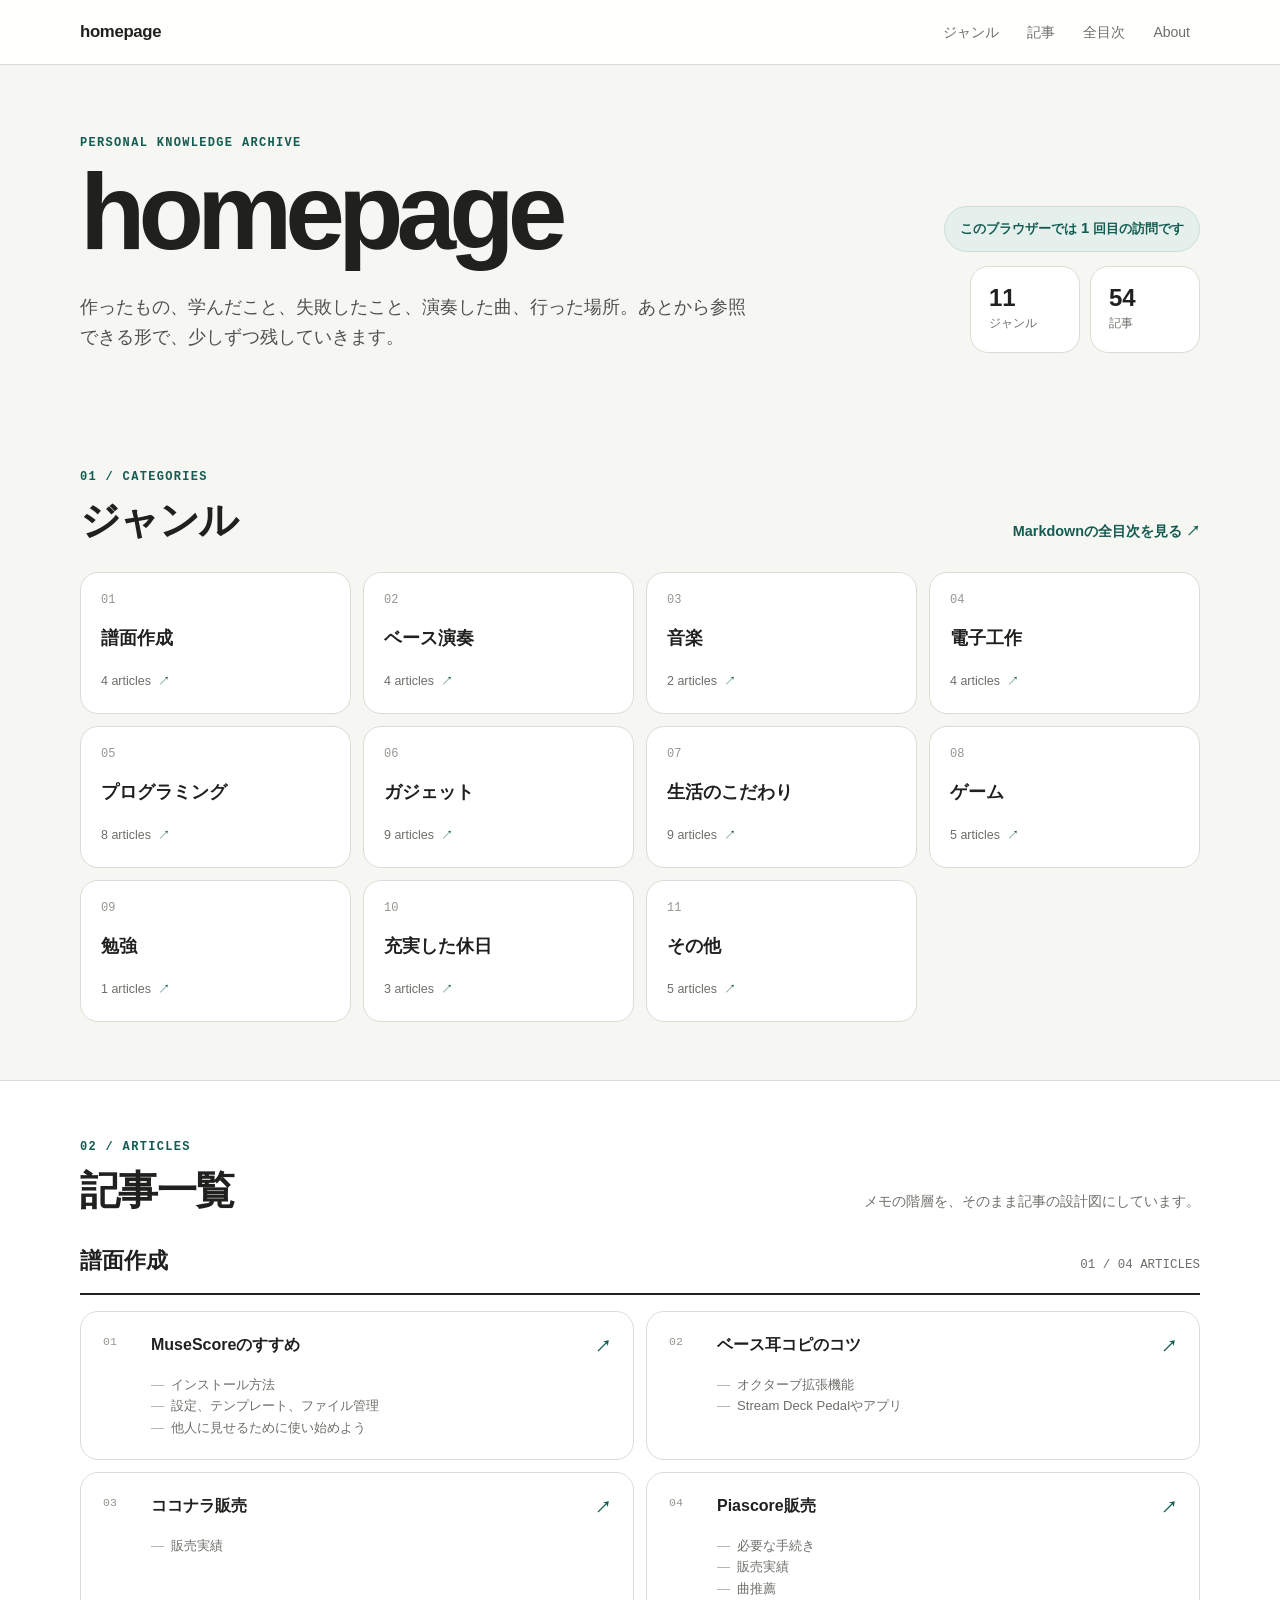
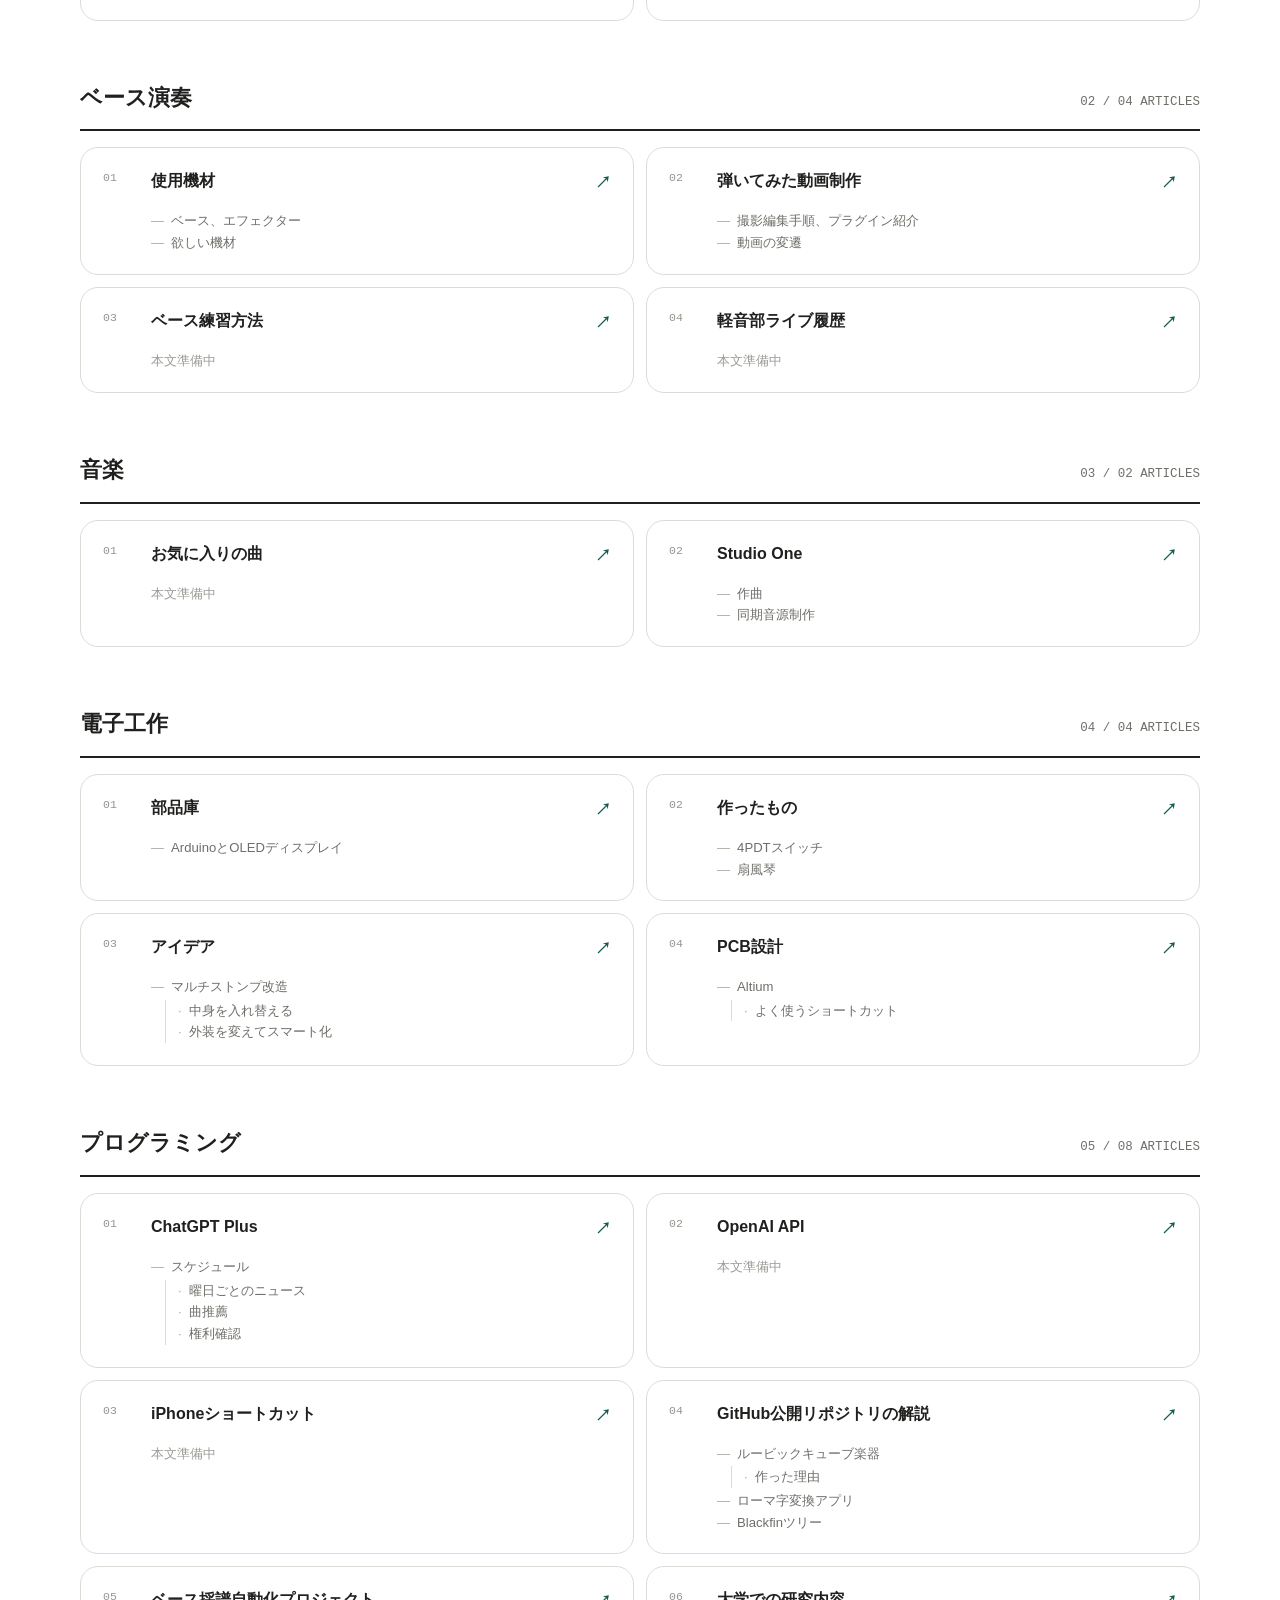
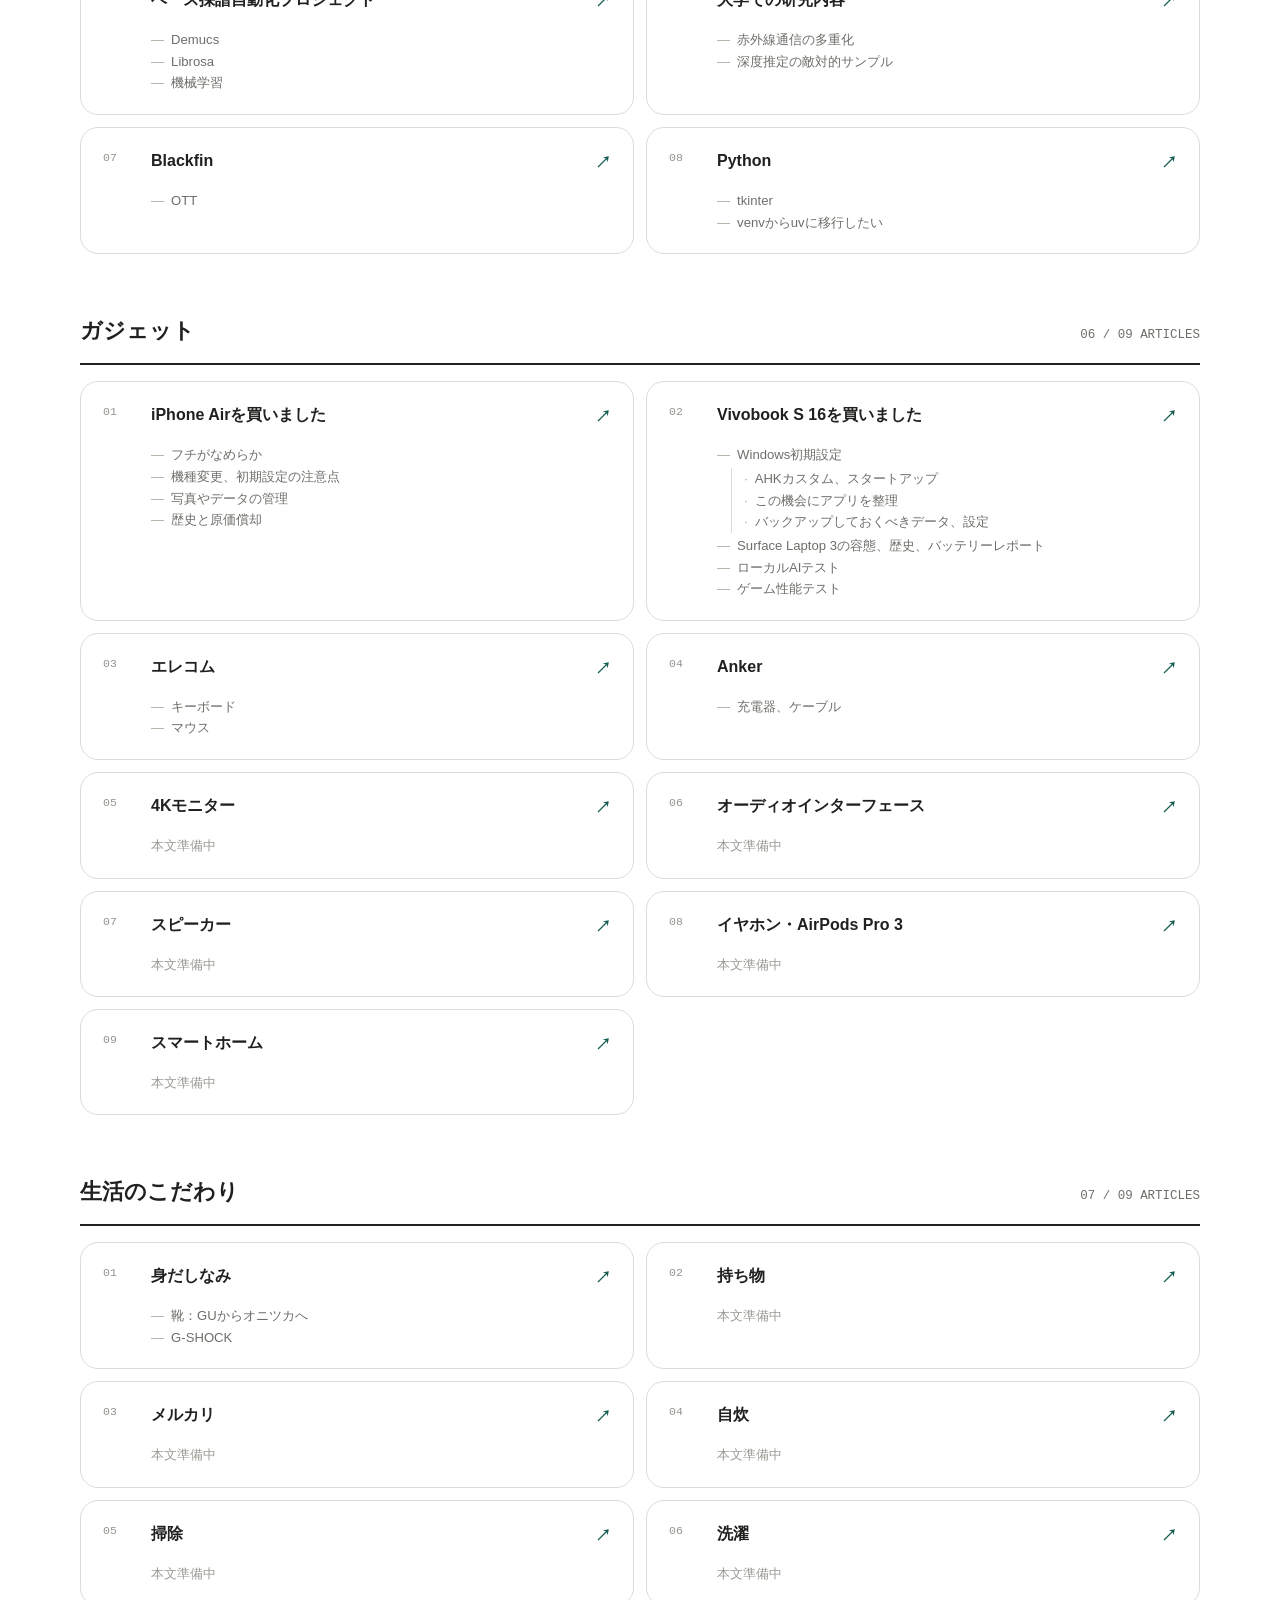
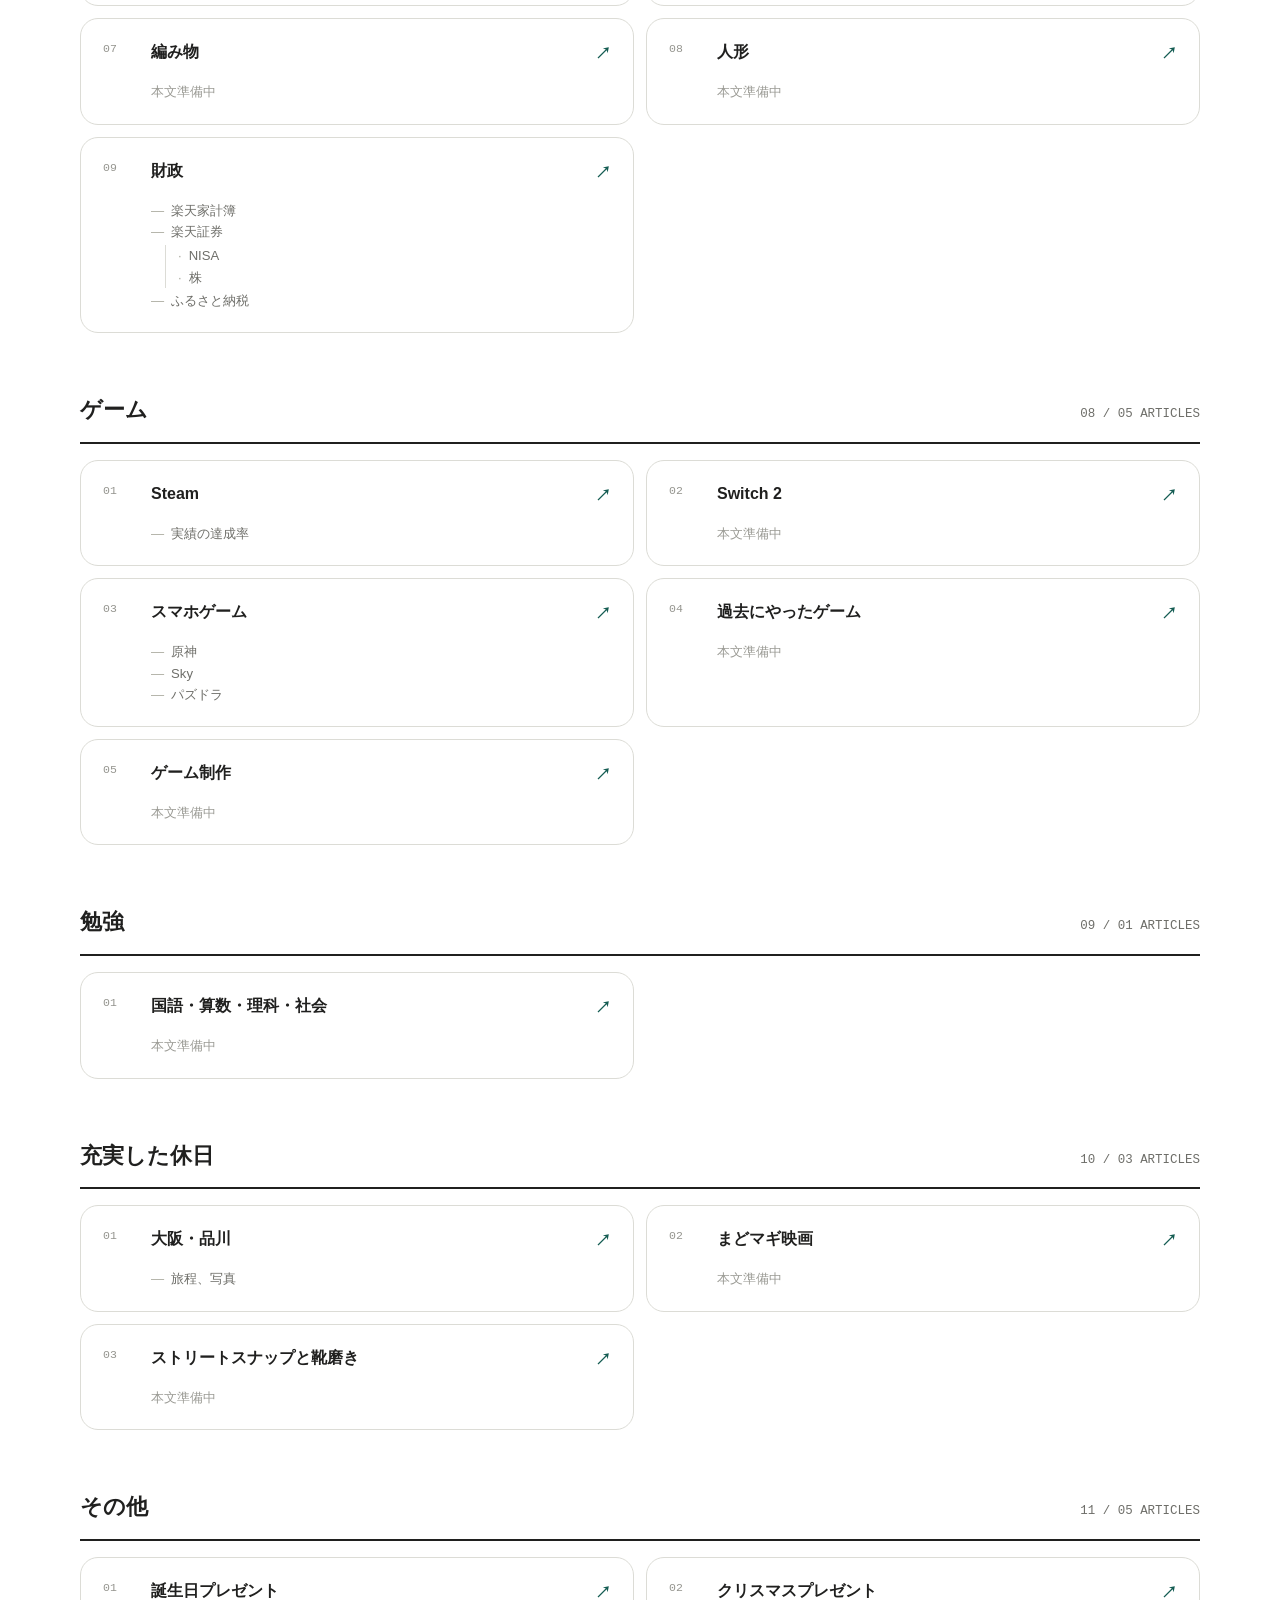
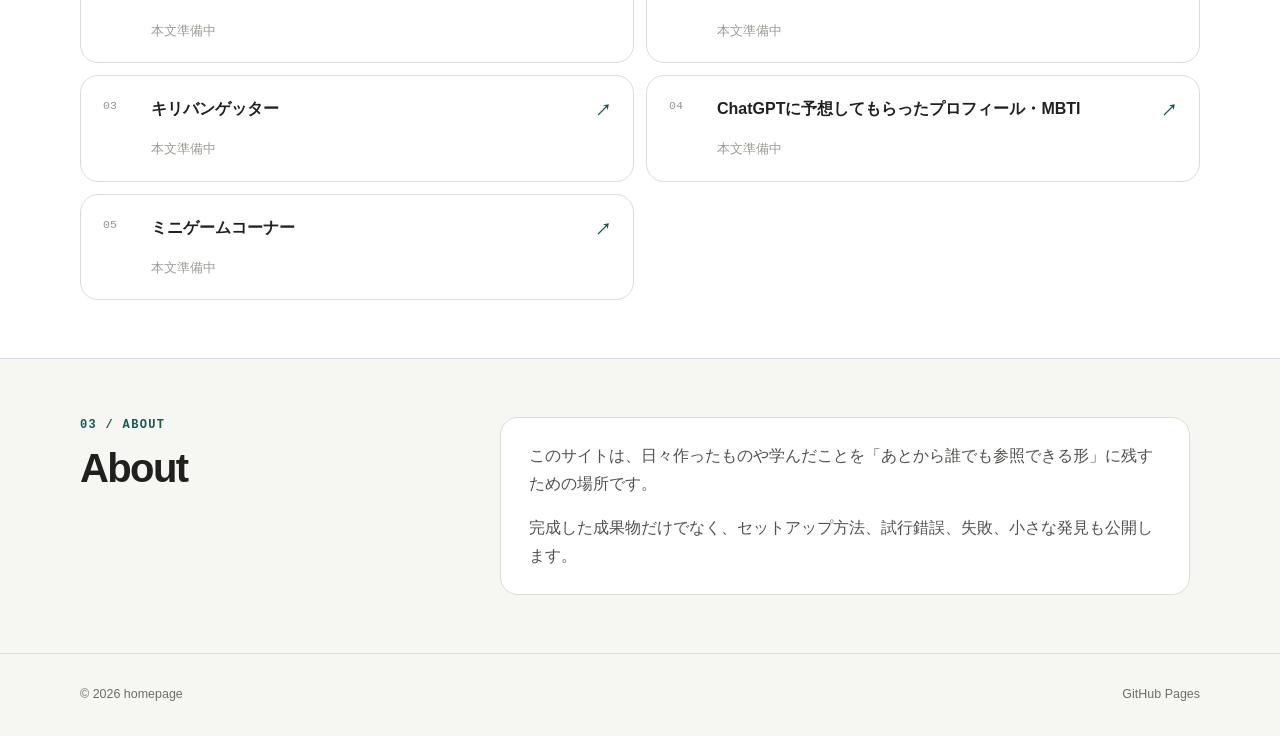
==== commit e258d056: "Add visit count and rounded category previews" ====
--- a/index.html
+++ b/index.html
@@ -30,9 +30,12 @@
       <h1 id="page-title">homepage</h1>
       <p class="lead">作ったもの、学んだこと、失敗したこと、演奏した曲、行った場所。あとから参照できる形で、少しずつ残していきます。</p>
     </div>
-    <div class="hero-index" aria-label="サイトの概要">
-      <span><strong id="category-count">—</strong>ジャンル</span>
-      <span><strong id="article-count">—</strong>記事</span>
+    <div class="hero-side">
+      <p class="visitor-badge" id="visitor-message" aria-live="polite">訪問回数を確認しています…</p>
+      <div class="hero-index" aria-label="サイトの概要">
+        <span><strong id="category-count">—</strong>ジャンル</span>
+        <span><strong id="article-count">—</strong>記事</span>
+      </div>
     </div>
   </section>
 
--- a/styles.css
+++ b/styles.css
@@ -7,6 +7,7 @@
   --accent: #145c52;
   --accent-soft: #e5f0ed;
   --max: 1120px;
+  --radius: 18px;
 }
 
 * { box-sizing: border-box; }
@@ -41,8 +42,9 @@
   justify-content: space-between;
 }
 .logo { font-size: 1.05rem; font-weight: 800; letter-spacing: -.02em; }
-nav { display: flex; gap: 26px; color: var(--muted); font-size: .875rem; }
-nav a:hover { color: var(--accent); }
+nav { display: flex; gap: 8px; color: var(--muted); font-size: .875rem; }
+nav a { padding: 6px 10px; border-radius: 999px; }
+nav a:hover { color: var(--accent); background: var(--accent-soft); }
 
 .hero {
   padding-block: 70px 58px;
@@ -64,12 +66,27 @@
   letter-spacing: -.065em;
 }
 .lead { max-width: 680px; margin: 28px 0 0; color: #50504d; font-size: 1.1rem; }
-.hero-index { display: flex; gap: 1px; border: 1px solid var(--line); background: var(--line); }
+.hero-side { display: grid; gap: 14px; justify-items: end; }
+.visitor-badge {
+  margin: 0;
+  padding: 9px 15px;
+  border: 1px solid #cbded8;
+  border-radius: 999px;
+  background: var(--accent-soft);
+  color: var(--accent);
+  font-size: .82rem;
+  font-weight: 700;
+  white-space: nowrap;
+}
+.visitor-badge strong { font-size: 1.13em; font-variant-numeric: tabular-nums; }
+.hero-index { display: flex; gap: 10px; }
 .hero-index span {
   width: 110px;
   padding: 17px 18px;
   display: grid;
   gap: 1px;
+  border: 1px solid var(--line);
+  border-radius: var(--radius);
   background: var(--white);
   color: var(--muted);
   font-size: .78rem;
@@ -89,20 +106,75 @@
 .text-link { color: var(--accent); font-size: .9rem; font-weight: 700; }
 .text-link:hover { text-decoration: underline; text-underline-offset: 4px; }
 
-.category-grid { display: grid; grid-template-columns: repeat(4, minmax(0, 1fr)); gap: 1px; border: 1px solid var(--line); background: var(--line); }
+.category-grid { display: grid; grid-template-columns: repeat(4, minmax(0, 1fr)); gap: 12px; }
+.category-wrap { position: relative; min-width: 0; }
+.category-wrap:hover, .category-wrap:focus-within, .category-wrap[data-open="true"] { z-index: 10; }
 .category-card {
   min-height: 142px;
   padding: 20px;
   display: flex;
   flex-direction: column;
   justify-content: space-between;
+  border: 1px solid var(--line);
+  border-radius: var(--radius);
   background: var(--white);
-  transition: color .16s, background .16s;
-}
-.category-card:hover { color: var(--accent); background: var(--accent-soft); }
+  transition: color .16s, background .16s, border-color .16s, box-shadow .16s;
+}
+.category-wrap:hover .category-card, .category-wrap:focus-within .category-card, .category-wrap[data-open="true"] .category-card {
+  color: var(--accent);
+  background: var(--accent-soft);
+  border-color: #b8d4cc;
+  box-shadow: 0 8px 24px rgba(21, 56, 48, .08);
+}
 .category-number { color: #969690; font: .75rem ui-monospace, SFMono-Regular, Consolas, monospace; }
 .category-name { font-size: 1.12rem; font-weight: 750; }
 .category-meta { color: var(--muted); font-size: .78rem; }
+.category-meta span { margin-left: 4px; color: var(--accent); }
+.category-popover {
+  position: absolute;
+  top: 100%;
+  left: 0;
+  width: min(370px, calc(100vw - 32px));
+  padding-top: 8px;
+  visibility: hidden;
+  opacity: 0;
+  transform: translateY(-5px);
+  pointer-events: none;
+  transition: opacity .16s, transform .16s, visibility .16s;
+}
+.category-wrap:nth-child(4n) .category-popover { left: auto; right: 0; }
+.category-wrap:hover .category-popover, .category-wrap:focus-within .category-popover, .category-wrap[data-open="true"] .category-popover {
+  visibility: visible;
+  opacity: 1;
+  transform: translateY(0);
+  pointer-events: auto;
+}
+.category-popover-inner {
+  padding: 17px;
+  border: 1px solid #cbded8;
+  border-radius: 20px;
+  background: var(--white);
+  box-shadow: 0 16px 44px rgba(23, 42, 37, .16);
+}
+.category-popover-label {
+  margin: 0 0 10px;
+  color: var(--accent);
+  font-size: .78rem;
+  font-weight: 800;
+}
+.category-popover-links { display: grid; gap: 3px; max-height: 330px; overflow-y: auto; }
+.category-popover-links a {
+  display: flex;
+  align-items: baseline;
+  justify-content: space-between;
+  gap: 12px;
+  padding: 7px 9px;
+  border-radius: 10px;
+  font-size: .88rem;
+  line-height: 1.5;
+}
+.category-popover-links a:hover, .category-popover-links a:focus-visible { color: var(--accent); background: var(--accent-soft); }
+.category-popover-links a span { flex: none; color: var(--accent); }
 
 .articles-surface { border-block: 1px solid var(--line); background: var(--white); }
 .article-directory { display: grid; gap: 58px; }
@@ -117,9 +189,9 @@
 }
 .category-header h3 { margin: 0; font-size: 1.35rem; }
 .category-header span { color: var(--muted); font: .78rem ui-monospace, SFMono-Regular, Consolas, monospace; }
-.article-grid { display: grid; grid-template-columns: repeat(2, minmax(0, 1fr)); gap: 1px; background: var(--line); border: 1px solid var(--line); }
-.article-card { padding: 21px 22px 20px; background: var(--white); transition: background .16s; }
-.article-card:hover { background: #fafbf9; }
+.article-grid { display: grid; grid-template-columns: repeat(2, minmax(0, 1fr)); gap: 12px; }
+.article-card { padding: 21px 22px 20px; border: 1px solid var(--line); border-radius: var(--radius); background: var(--white); transition: background .16s, border-color .16s, box-shadow .16s; }
+.article-card:hover { background: #fafbf9; border-color: #bfd4cd; box-shadow: 0 8px 25px rgba(21, 56, 48, .07); }
 .article-card-head { display: grid; grid-template-columns: 38px minmax(0, 1fr) auto; gap: 10px; align-items: start; }
 .article-index { padding-top: 2px; color: #95958f; font: .72rem ui-monospace, SFMono-Regular, Consolas, monospace; }
 .article-card h4 { margin: 0; font-size: 1rem; line-height: 1.55; }
@@ -131,14 +203,16 @@
 .no-memo { margin: 13px 0 0 48px; color: #9b9b95; font-size: .8rem; }
 
 .about { display: grid; grid-template-columns: 1fr 2fr; gap: 70px; }
-.about-copy { max-width: 690px; color: #50504d; }
+.about-copy { max-width: 690px; padding: 24px 28px; border: 1px solid var(--line); border-radius: var(--radius); background: var(--white); color: #50504d; }
 .about-copy p:first-child { margin-top: 0; }
+.about-copy p:last-child { margin-bottom: 0; }
 footer { border-top: 1px solid var(--line); }
 .footer-inner { padding-block: 30px; display: flex; justify-content: space-between; color: var(--muted); font-size: .78rem; }
 
 .reader-page { background: var(--white); }
 .reader-shell { max-width: 820px; padding-block: 54px 90px; }
-.back-link { display: inline-flex; gap: 8px; align-items: center; margin-bottom: 38px; color: var(--accent); font-size: .88rem; font-weight: 700; }
+.back-link { display: inline-flex; gap: 8px; align-items: center; margin-bottom: 38px; padding: 8px 14px; border: 1px solid var(--line); border-radius: 999px; color: var(--accent); font-size: .88rem; font-weight: 700; }
+.back-link:hover { background: var(--accent-soft); }
 .markdown-body { font-size: 1rem; }
 .markdown-body h1 { margin: 0 0 12px; font-size: clamp(2.3rem, 7vw, 4.4rem); line-height: 1.12; letter-spacing: -.055em; }
 .markdown-body h2 { margin: 54px 0 15px; padding-bottom: 10px; border-bottom: 1px solid var(--line); font-size: 1.55rem; letter-spacing: -.025em; }
@@ -147,20 +221,23 @@
 .markdown-body a { color: var(--accent); text-decoration: underline; text-underline-offset: 3px; }
 .markdown-body ul { padding-left: 25px; }
 .markdown-body ul ul { margin-block: 5px; color: var(--muted); }
-.markdown-body blockquote { margin: 24px 0; padding: 12px 18px; border-left: 3px solid var(--accent); background: var(--accent-soft); color: #3e4f4c; }
+.markdown-body blockquote { margin: 24px 0; padding: 12px 18px; border-left: 3px solid var(--accent); border-radius: 0 12px 12px 0; background: var(--accent-soft); color: #3e4f4c; }
 .markdown-body blockquote p { margin: 0; }
 .article-meta { margin-bottom: 28px; color: var(--muted); font: .78rem ui-monospace, SFMono-Regular, Consolas, monospace; letter-spacing: .05em; }
 .loading, .error-message { color: var(--muted); }
 
 @media (max-width: 850px) {
   .category-grid { grid-template-columns: repeat(3, minmax(0, 1fr)); }
+  .category-wrap:nth-child(4n) .category-popover { left: 0; right: auto; }
+  .category-wrap:nth-child(3n) .category-popover { left: auto; right: 0; }
   .hero { grid-template-columns: 1fr; align-items: start; }
-  .hero-index { width: max-content; }
+  .hero-side { justify-items: start; }
 }
 
 @media (max-width: 650px) {
   .header-inner, .footer-inner, .section-block, .hero, .reader-shell { width: min(100% - 32px, var(--max)); }
-  nav { gap: 16px; }
+  nav { gap: 2px; }
+  nav a { padding: 6px 7px; }
   nav a:first-child { display: none; }
   .hero { padding-block: 52px 42px; gap: 34px; }
   .lead { font-size: 1rem; }
@@ -168,6 +245,8 @@
   .section-heading { align-items: start; flex-direction: column; gap: 12px; }
   .section-note { text-align: left; }
   .category-grid { grid-template-columns: repeat(2, minmax(0, 1fr)); }
+  .category-wrap:nth-child(3n) .category-popover { left: 0; right: auto; }
+  .category-wrap:nth-child(2n) .category-popover { left: auto; right: 0; }
   .article-grid { grid-template-columns: 1fr; }
   .about { grid-template-columns: 1fr; gap: 25px; }
   .reader-shell { padding-top: 35px; }
@@ -175,9 +254,12 @@
 
 @media (max-width: 420px) {
   .category-grid { grid-template-columns: 1fr; }
+  .category-wrap:nth-child(2n) .category-popover { left: 0; right: auto; }
+  .category-popover { width: 100%; }
   .category-card { min-height: 116px; }
-  .hero-index { width: 100%; }
-  .hero-index span { width: 50%; }
+  .hero-side, .hero-index { width: 100%; }
+  .hero-index span { flex: 1; }
+  .visitor-badge { max-width: 100%; white-space: normal; }
   .footer-inner { gap: 18px; flex-direction: column; }
 }
 
